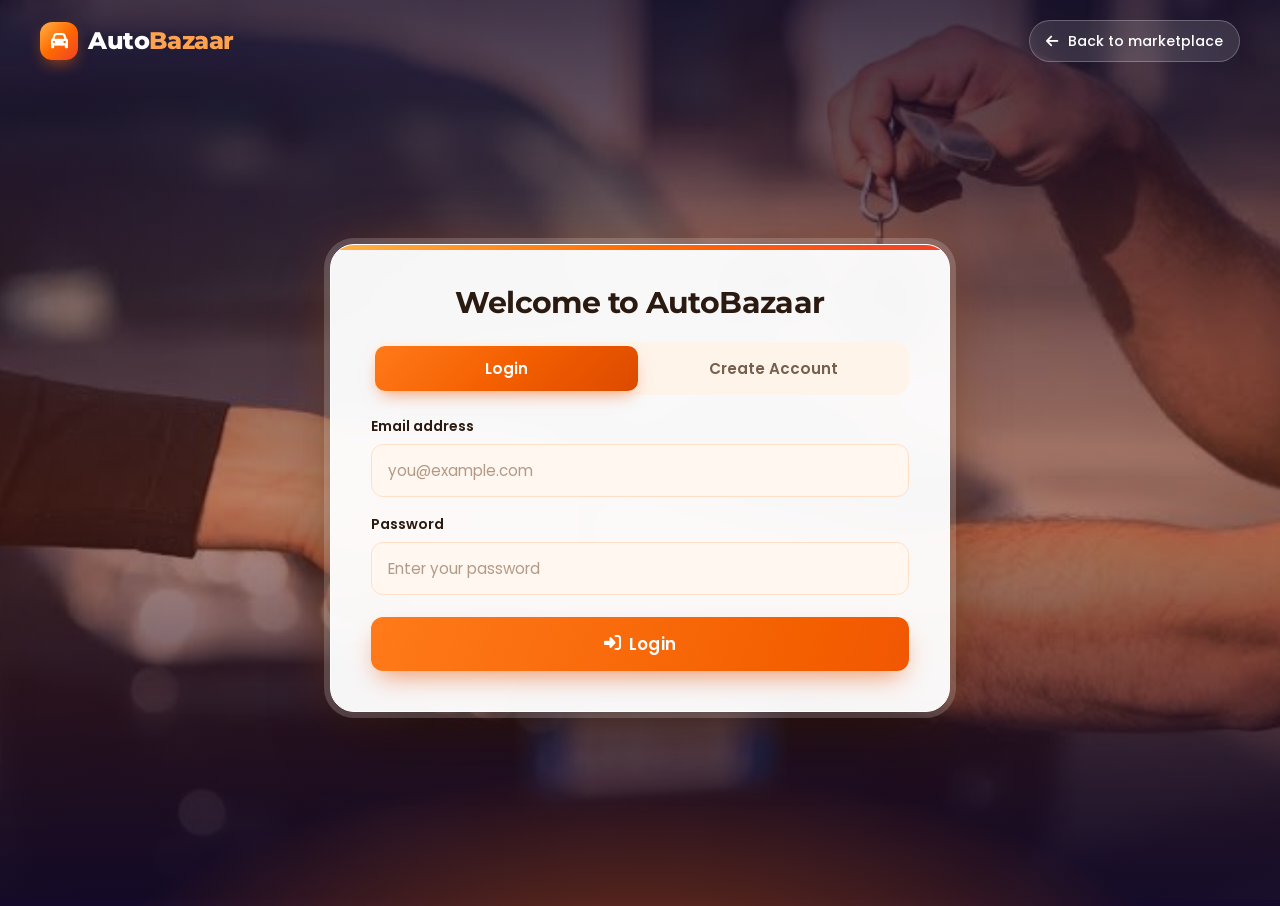
==== front-end/Pages/auth.html @ 2b42f601 "Initial Commit" ====
<!DOCTYPE html>
<html lang="en">
<head>
    <meta charset="UTF-8">
    <meta name="viewport" content="width=device-width, initial-scale=1.0">
    <title>Login or Create Account | AutoBazaar</title>
    <link rel="stylesheet" href="https://cdnjs.cloudflare.com/ajax/libs/font-awesome/6.4.0/css/all.min.css">
    <link href="https://fonts.googleapis.com/css2?family=Montserrat:wght@700;800;900&family=Poppins:wght@400;500;600;700&display=swap" rel="stylesheet">
    <link rel="stylesheet" href="../Styles/main.css">
    <link rel="stylesheet" href="../Styles/auth-page.css">
</head>
<body class="auth-page">
    <header class="auth-header">
        <a class="auth-brand" href="index.html">
            <i class="fas fa-car" aria-hidden="true"></i>
            <span>Auto<span>Bazaar</span></span>
        </a>
        <a class="auth-back" href="index.html">
            <i class="fas fa-arrow-left" aria-hidden="true"></i> Back to marketplace
        </a>
    </header>

    <main class="auth-layout">
        <section class="auth-card" aria-labelledby="authPageTitle">
            <div class="auth-card-heading">
                <h2 id="authPageTitle">Welcome to AutoBazaar</h2>
            </div>

            <div class="auth-feedback" id="authFeedback" role="status" aria-live="polite" hidden></div>
            <div class="auth-tabs" role="tablist" aria-label="Account options">
                <button class="auth-tab active" type="button" role="tab" aria-selected="true" data-tab="login">Login</button>
                <button class="auth-tab" type="button" role="tab" aria-selected="false" data-tab="register">Create Account</button>
            </div>

            <div class="auth-form active" id="loginForm">
                <form id="loginFormData">
                    <div class="form-group">
                        <label for="loginEmail">Email address</label>
                        <input type="email" name="email" id="loginEmail" placeholder="you@example.com" autocomplete="email" required>
                    </div>
                    <div class="form-group">
                        <label for="loginPassword">Password</label>
                        <input type="password" name="password" id="loginPassword" placeholder="Enter your password" autocomplete="current-password" required>
                    </div>
                    <button type="submit" class="btn btn-primary auth-submit">
                        <i class="fas fa-sign-in-alt" aria-hidden="true"></i> Login
                    </button>
                </form>
            </div>

            <div class="auth-form" id="registerForm">
                <form id="registerFormData">
                    <div class="form-row">
                        <div class="form-group">
                            <label for="registerName">Full name</label>
                            <input type="text" name="name" id="registerName" autocomplete="name" maxlength="50" required>
                        </div>
                        <div class="form-group">
                            <label for="registerEmail">Email address</label>
                            <input type="email" name="email" id="registerEmail" autocomplete="email" required>
                        </div>
                    </div>
                    <div class="form-row">
                        <div class="form-group">
                            <label for="registerPhone">Phone number</label>
                            <input type="tel" name="phone" id="registerPhone" inputmode="numeric" pattern="[0-9]{10}" maxlength="10" autocomplete="tel" required>
                        </div>
                        <div class="form-group">
                            <label for="registerCity">City</label>
                            <input type="text" name="city" id="registerCity" autocomplete="address-level2" required>
                        </div>
                    </div>
                    <div class="form-group">
                        <label for="registerAddress">Address</label>
                        <textarea name="address" id="registerAddress" rows="2" autocomplete="street-address" required></textarea>
                    </div>
                    <div class="form-group">
                        <label for="registerUserType">I want to</label>
                        <select name="userType" id="registerUserType" required>
                            <option value="">Choose one</option>
                            <option value="buy">Buy vehicles</option>
                            <option value="sell">Sell vehicles</option>
                            <option value="both">Buy and sell</option>
                        </select>
                    </div>
                    <div class="form-row">
                        <div class="form-group">
                            <label for="registerPassword">Password</label>
                            <input type="password" name="password" id="registerPassword" minlength="6" autocomplete="new-password" required>
                        </div>
                        <div class="form-group">
                            <label for="registerConfirmPassword">Confirm password</label>
                            <input type="password" name="confirmPassword" id="registerConfirmPassword" minlength="6" autocomplete="new-password" required>
                        </div>
                    </div>
                    <button type="submit" class="btn btn-primary auth-submit">
                        <i class="fas fa-user-plus" aria-hidden="true"></i> Create Account
                    </button>
                </form>
            </div>
        </section>
    </main>

    <script src="../Scripts/auth-api.js"></script>
    <script src="../Scripts/auth-page.js"></script>
</body>
</html>
---- front-end/Styles/main.css ----
/* ====== RESET & BASE ====== */
* {
    margin: 0;
    padding: 0;
    box-sizing: border-box;
}

:root {
    --primary: #ff6a00;
    --primary-dark: #e65100;
    --secondary: #2b1a10;
    --accent: #ffa24d;
    --success: #2ecc71;
    --danger: #e74c3c;
    --warning: #f39c12;
    --light: #f8f9fa;
    --dark: #121212;
    --gray: #8a7463;
    --light-gray: #ffe9d6;
    --font-primary: 'Poppins', sans-serif;
    --font-secondary: 'Montserrat', sans-serif;
    --shadow-sm: 0 2px 8px rgba(43, 26, 16,0.07);
    --shadow-md: 0 8px 24px rgba(43, 26, 16,0.12);
    --shadow-lg: 0 18px 40px rgba(43, 26, 16,0.16);
    --gradient-primary: linear-gradient(135deg, #ff7a1a 0%, #f45f00 50%, #dc4a00 100%);
    --gradient-dark: linear-gradient(135deg, #f46a0b 0%, #e65100 50%, #c43e00 100%);
    --radius-sm: 8px;
    --radius-md: 12px;
    --radius-lg: 16px;
    --radius-xl: 24px;
}

body {
    font-family: var(--font-primary);
    background: linear-gradient(135deg, #fff8eb 0%, #eef7ff 52%, #fff1f7 100%) fixed;
    color: var(--dark);
    line-height: 1.6;
    overflow-x: hidden;
}

.container {
    width: 100%;
    max-width: 1200px;
    margin: 0 auto;
    padding: 0 20px;
}

/* ====== TYPOGRAPHY ====== */
h1, h2, h3, h4, h5, h6 {
    font-family: var(--font-secondary);
    font-weight: 700;
    line-height: 1.2;
}

.section-title {
    font-size: 2.5rem;
    background: var(--gradient-primary);
    -webkit-background-clip: text;
    background-clip: text;
    color: transparent;
    margin-bottom: 1rem;
    position: relative;
    display: inline-block;
}

.section-title::after {
    content: '';
    position: absolute;
    bottom: -10px;
    left: 0;
    width: 60px;
    height: 4px;
    background: var(--primary);
    border-radius: 2px;
}

.section-subtitle {
    font-size: 1.1rem;
    color: var(--gray);
    margin-bottom: 3rem;
}

/* ====== BUTTONS ====== */
.btn {
    display: inline-flex;
    align-items: center;
    justify-content: center;
    gap: 8px;
    padding: 12px 28px;
    border-radius: var(--radius-md);
    font-family: var(--font-primary);
    font-weight: 600;
    font-size: 1rem;
    line-height: 1.2;
    min-height: 44px;
    text-decoration: none;
    cursor: pointer;
    transition: all 0.3s ease;
    border: none;
    outline: none;
}

.btn-primary {
    background: var(--gradient-primary);
    color: white;
    box-shadow: var(--shadow-md);
}

.btn-primary:hover {
    transform: translateY(-2px);
    box-shadow: var(--shadow-lg);
}

.btn-secondary {
    background: var(--secondary);
    color: white;
}

.btn-secondary:hover {
    background: #2a2a4a;
    transform: translateY(-2px);
}

.btn-outline {
    background: transparent;
    border: 2px solid var(--primary);
    color: var(--primary);
}

.btn-outline:hover {
    background: var(--primary);
    color: white;
}

.btn-lg {
    padding: 16px 36px;
    font-size: 1.1rem;
}

/* ====== NAVBAR ====== */
.navbar {
    position: fixed;
    top: 0;
    left: 0;
    width: 100%;
    z-index: 1000;
    padding: 14px clamp(10px, 2vw, 28px) 0;
    pointer-events: none;
    transition: padding 0.3s ease;
}

.navbar.scrolled {
    padding-top: 8px;
}

.nav-container {
    --nav-ink: #6b5545;
    position: relative;
    width: 100%;
    max-width: 1320px;
    margin: 0 auto;
    padding: 8px 10px 8px 14px;
    display: flex;
    justify-content: space-between;
    align-items: center;
    gap: clamp(0.5rem, 1.5vw, 1.25rem);
    pointer-events: auto;
    background: rgba(255, 255, 255, 0.72);
    -webkit-backdrop-filter: saturate(180%) blur(18px);
    backdrop-filter: saturate(180%) blur(18px);
    border: 1px solid rgba(255, 255, 255, 0.8);
    border-radius: 999px;
    box-shadow:
        0 0 0 1px rgba(43, 26, 16, 0.05),
        0 12px 32px -12px rgba(43, 26, 16, 0.22);
    transition: background 0.3s ease, box-shadow 0.3s ease;
}

.navbar.scrolled .nav-container {
    background: rgba(255, 255, 255, 0.9);
    box-shadow:
        0 0 0 1px rgba(43, 26, 16, 0.06),
        0 18px 40px -14px rgba(43, 26, 16, 0.3);
}

/* Scroll progress line along the bottom edge of the bar */
.nav-container::after {
    content: '';
    position: absolute;
    left: 28px;
    right: 28px;
    bottom: 0;
    height: 2px;
    border-radius: 2px;
    background: var(--gradient-primary);
    transform: scaleX(var(--scroll-progress, 0));
    transform-origin: left;
    opacity: 0.9;
    pointer-events: none;
}

/* Logo */
.logo {
    display: flex;
    align-items: center;
    gap: 10px;
    min-height: 44px;
    line-height: 1;
    text-decoration: none;
    flex: 0 0 auto;
}

.logo i {
    display: inline-flex;
    align-items: center;
    justify-content: center;
    flex: 0 0 38px;
    width: 38px;
    height: 38px;
    font-size: 1.05rem;
    line-height: 1;
    color: #fff;
    background: var(--gradient-primary);
    border-radius: 12px;
    box-shadow: 0 6px 16px -4px rgba(255, 106, 0, 0.55);
    transition: transform 0.3s ease;
}

.logo:hover i {
    transform: rotate(-8deg) scale(1.06);
}

.logo-text {
    font-family: var(--font-secondary);
    font-size: 1.45rem;
    font-weight: 800;
    letter-spacing: -0.02em;
    line-height: 1;
    color: var(--secondary);
}

.logo-highlight {
    color: var(--primary);
}

/* Menu */
.nav-menu {
    display: flex;
    align-items: center;
    margin: 0 auto;
    padding: 4px;
    gap: 2px;
    background: rgba(43, 26, 16, 0.045);
    border-radius: 999px;
}

.nav-link {
    position: relative;
    display: flex;
    align-items: center;
    gap: 8px;
    min-height: 40px;
    padding: 8px 16px;
    font-family: var(--font-primary);
    font-size: 0.88rem;
    font-weight: 500;
    line-height: 1;
    letter-spacing: 0.01em;
    white-space: nowrap;
    text-decoration: none;
    color: var(--nav-ink);
    border-radius: 999px;
    transition: background 0.25s ease, color 0.25s ease, box-shadow 0.25s ease;
}

.nav-link i {
    display: inline-flex;
    align-items: center;
    justify-content: center;
    width: 1.1em;
    font-size: 0.85em;
    line-height: 1;
    opacity: 0.7;
    transition: opacity 0.25s ease, transform 0.25s ease;
}

.nav-link:hover {
    color: var(--secondary);
    background: #fff;
    box-shadow: 0 2px 10px rgba(43, 26, 16, 0.08);
}

.nav-link:hover i {
    opacity: 1;
    transform: translateY(-1px);
}

.nav-link.active {
    color: #fff;
    background: var(--gradient-primary);
    box-shadow: 0 6px 16px -4px rgba(255, 106, 0, 0.55);
}

.nav-link.active i {
    opacity: 1;
}

/* Actions */
.nav-actions {
    display: flex;
    flex: 0 0 auto;
    align-items: center;
    gap: 8px;
}

.nav-actions .btn {
    min-width: 0;
    min-height: 42px;
    padding: 10px 20px;
    gap: 8px;
    border-radius: 999px;
    font-size: 0.88rem;
    font-weight: 600;
    line-height: 1;
    white-space: nowrap;
}

.nav-actions .btn[hidden] {
    display: none;
}

.nav-actions .btn i {
    display: inline-flex;
    align-items: center;
    justify-content: center;
    width: 1em;
    height: 1em;
    line-height: 1;
}

.nav-actions .btn-outline {
    color: var(--secondary);
    background: transparent;
    border: 1.5px solid rgba(43, 26, 16, 0.14);
}

.nav-actions .btn-outline:hover {
    color: var(--primary);
    background: rgba(255, 106, 0, 0.06);
    border-color: rgba(255, 106, 0, 0.45);
}

.nav-actions .btn-primary {
    box-shadow: 0 8px 20px -6px rgba(255, 106, 0, 0.6);
}

.nav-actions .btn-primary:hover {
    transform: translateY(-1px);
    box-shadow: 0 12px 24px -6px rgba(255, 106, 0, 0.7);
}

.menu-toggle {
    display: none;
    width: 42px;
    height: 42px;
    padding: 0;
    font-size: 1.1rem;
    color: var(--secondary);
    background: rgba(43, 26, 16, 0.06);
    border: none;
    border-radius: 50%;
    cursor: pointer;
    align-items: center;
    justify-content: center;
    transition: background 0.2s ease, color 0.2s ease;
}

.menu-toggle:hover {
    background: rgba(255, 106, 0, 0.1);
    color: var(--primary);
}

.nav-link:focus-visible,
.nav-actions .btn:focus-visible,
.menu-toggle:focus-visible,
.logo:focus-visible {
    outline: 2px solid var(--primary);
    outline-offset: 2px;
}

/* Tighten up before collapsing */
@media (max-width: 1360px) {
    .nav-link {
        padding: 8px 12px;
    }

    .nav-link i {
        display: none;
    }

    .nav-actions .btn {
        padding: 10px 16px;
    }
}

/* Collapsed (mobile / tablet) navigation */
@media (max-width: 1180px) {
    .nav-container {
        border-radius: 22px;
    }

    .nav-menu {
        position: absolute;
        top: calc(100% + 10px);
        left: 0;
        right: 0;
        margin: 0;
        padding: 10px;
        flex-direction: column;
        align-items: stretch;
        gap: 4px;
        background: rgba(255, 255, 255, 0.97);
        -webkit-backdrop-filter: blur(18px);
        backdrop-filter: blur(18px);
        border: 1px solid rgba(43, 26, 16, 0.06);
        border-radius: 20px;
        box-shadow: 0 24px 48px -16px rgba(43, 26, 16, 0.35);
        max-height: calc(100vh - 110px);
        overflow-y: auto;
        opacity: 0;
        visibility: hidden;
        pointer-events: none;
        transform: translateY(-8px) scale(0.98);
        transform-origin: top center;
        transition: opacity 0.25s ease, transform 0.25s ease, visibility 0s linear 0.25s;
    }

    .nav-menu.active {
        opacity: 1;
        visibility: visible;
        pointer-events: auto;
        transform: translateY(0) scale(1);
        transition: opacity 0.25s ease, transform 0.25s ease, visibility 0s;
    }

    .nav-menu .nav-link {
        width: 100%;
        min-height: 48px;
        padding: 12px 16px;
        font-size: 0.95rem;
        border-radius: 14px;
    }

    .nav-menu .nav-link i {
        display: inline-flex;
        font-size: 0.95em;
    }

    .nav-menu .nav-link:hover {
        background: #fff7f0;
        box-shadow: none;
    }

    .nav-menu .nav-link.active:hover {
        background: var(--gradient-primary);
    }

    .menu-toggle {
        display: flex;
    }

    .nav-container::after {
        left: 22px;
        right: 22px;
    }
}

@media (prefers-reduced-motion: reduce) {
    .navbar,
    .nav-container,
    .nav-link,
    .nav-menu,
    .logo i {
        transition: none;
    }
}

/* ====== HERO SECTION ====== */
.hero-section {
    position: relative;
    min-height: 650px;
    background:
        linear-gradient(180deg, rgba(30, 14, 6,0.72), rgba(30, 14, 6,0.55) 50%, rgba(30, 14, 6,0.88)),
        url('../Assets/Images/index.jpg') center / cover no-repeat,
        #1a1a2e;
    display: flex;
    align-items: center;
    justify-content: center;
    text-align: center;
    color: white;
}

.hero-content {
    position: relative;
    z-index: 2;
    max-width: 800px;
    padding: 0 20px;
}

.hero-title {
    font-size: 4rem;
    margin-bottom: 1rem;
    background: linear-gradient(to right, #ff4d00, #ffbf47, #00b4d8);
    -webkit-background-clip: text;
    background-clip: text;
    color: transparent;
    animation: gradient 3s ease infinite;
    background-size: 200% auto;
}

@keyframes gradient {
    0% { background-position: 0% 50%; }
    50% { background-position: 100% 50%; }
    100% { background-position: 0% 50%; }
}

.hero-subtitle {
    font-size: 1.3rem;
    margin-bottom: 2.5rem;
    opacity: 0.9;
}

.hero-search {
    background: white;
    border-radius: var(--radius-lg);
    padding: 1rem;
    margin: 2rem 0;
    box-shadow: var(--shadow-lg);
}

.search-container {
    display: grid;
    grid-template-columns: 2fr 1fr 1fr auto;
    gap: 1rem;
    align-items: center;
}

.search-input,
.search-select {
    padding: 15px 20px;
    border: none;
    border-radius: var(--radius-lg);
    background: var(--light);
    font-family: var(--font-primary);
    font-size: 1rem;
    outline: none;
    transition: all 0.3s ease;
}

.search-input:focus,
.search-select:focus {
    box-shadow: 0 0 0 3px rgba(8, 127, 140, 0.22);
}

.search-btn {
    display: inline-flex;
    align-items: center;
    justify-content: center;
    gap: 8px;
    background: var(--gradient-primary);
    color: white;
    border: none;
    padding: 15px 30px;
    min-height: 54px;
    border-radius: var(--radius-lg);
    font-weight: 600;
    cursor: pointer;
    transition: all 0.3s ease;
}

.search-btn:hover {
    transform: translateY(-2px);
    box-shadow: var(--shadow-md);
}

.hero-stats {
    display: flex;
    justify-content: center;
    gap: 3rem;
    margin-top: 3rem;
    flex-wrap: wrap;
}

.stat-item {
    text-align: center;
}

.stat-item h3 {
    font-size: 2.5rem;
    color: var(--primary);
    margin-bottom: 0.5rem;
}

.stat-item p {
    font-size: 0.9rem;
    opacity: 0.8;
}

/* ====== SECTIONS ====== */
.section {
    padding: 100px 0;
}

.featured-section {
    background: linear-gradient(135deg, #fff6e8 0%, #edf7ff 52%, #f8f0ff 100%);
    scroll-margin-top: 85px;
}

.section-header {
    text-align: center;
    margin-bottom: 3rem;
}

.section-controls {
    display: flex;
    justify-content: center;
    gap: 1rem;
    margin-top: 2rem;
}

.filter-btn {
    min-height: 44px;
    justify-content: center;
    line-height: 1.2;
    padding: 10px 24px;
    background: white;
    border: 2px solid var(--light-gray);
    border-radius: var(--radius-lg);
    font-family: var(--font-primary);
    font-weight: 500;
    cursor: pointer;
    transition: all 0.3s ease;
    display: flex;
    align-items: center;
    gap: 8px;
}

.filter-btn:hover,
.filter-btn.active {
    background: var(--primary);
    border-color: var(--primary);
    color: white;
}

/* ====== VEHICLE CARDS ====== */
.vehicles-grid {
    position: relative;
    overflow: visible;
    margin: 3rem 0;
}

.carousel-container {
    display: grid;
    grid-template-columns: repeat(auto-fit, minmax(min(100%, 340px), 1fr));
    align-items: stretch;
    gap: 1.75rem;
}

.vehicle-card {
    min-width: 0;
    display: flex;
    flex-direction: column;
    background: white;
    border: 1px solid rgba(43, 26, 16, 0.08);
    border-radius: 18px;
    overflow: hidden;
    box-shadow: var(--shadow-md);
    transition: transform 0.25s ease, box-shadow 0.25s ease, border-color 0.25s ease;
    position: relative;
    flex-shrink: 1;
}

.carousel-nav {
    display: none;
}

.carousel-btn {
    background: var(--primary);
    color: white;
    border: none;
    width: 50px;
    height: 50px;
    border-radius: 50%;
    cursor: pointer;
    font-size: 1.2rem;
    transition: all 0.3s ease;
}

.carousel-btn:hover {
    background: var(--primary-dark);
    transform: scale(1.1);
}

.carousel-btn:disabled {
    background: var(--gray);
    cursor: not-allowed;
    transform: none;
}

.vehicle-card {
    background: white;
    border-radius: 18px;
    overflow: hidden;
    box-shadow: var(--shadow-md);
    transition: transform 0.25s ease, box-shadow 0.25s ease, border-color 0.25s ease;
    position: relative;
}

.vehicle-card:hover {
    transform: translateY(-5px);
    box-shadow: var(--shadow-lg);
    border-color: rgba(255, 106, 0, 0.35);
}

.vehicle-badge {
    position: absolute;
    top: 15px;
    right: 15px;
    background: var(--primary);
    color: white;
    padding: 5px 15px;
    border-radius: 20px;
    font-size: 0.8rem;
    font-weight: 600;
    z-index: 1;
}

.vehicle-image {
    aspect-ratio: 4 / 3;
    min-height: 240px;
    overflow: hidden;
    display: flex;
    align-items: center;
    justify-content: center;
    padding: 12px;
    background: linear-gradient(135deg, #fff7f0, #eef7ff);
}

.vehicle-image img {
    display: block;
    width: 100%;
    height: 100%;
    object-fit: contain;
    transition: transform 0.35s ease;
}

.vehicle-card[data-type="car"] .vehicle-image {
    padding: 0;
}

.vehicle-card[data-type="car"] .vehicle-image img {
    object-fit: cover;
}

.vehicle-card:hover .vehicle-image img {
    transform: scale(1.035);
}

.vehicle-info {
    display: flex;
    flex: 1;
    flex-direction: column;
    padding: 1.25rem;
}

.vehicle-title {
    font-size: 1.35rem;
    margin-bottom: 0.5rem;
    color: var(--secondary);
}

.vehicle-price {
    font-size: 1.6rem;
    font-weight: 700;
    color: var(--primary);
    min-height: 1.8em;
    margin-bottom: 0.75rem;
}

.vehicle-details {
    display: grid;
    grid-template-columns: repeat(2, minmax(0, 1fr));
    align-content: start;
    min-height: 76px;
    gap: 0.6rem;
    margin-bottom: 1.25rem;
}

.empty-state {
    grid-column: 1 / -1;
    padding: 2rem;
    text-align: center;
    color: var(--gray);
    background: white;
    border-radius: var(--radius-md);
}

.detail-item {
    display: flex;
    align-items: center;
    min-width: 0;
    gap: 7px;
    color: var(--gray);
    font-size: 0.82rem;
}

.detail-item i {
    flex: 0 0 16px;
    color: var(--primary);
    text-align: center;
}

.detail-item span {
    overflow: hidden;
    text-overflow: ellipsis;
    white-space: nowrap;
}

.vehicle-actions {
    display: grid;
    grid-template-columns: repeat(2, minmax(0, 1fr));
    gap: 0.6rem;
    margin-top: auto;
}

.vehicle-actions .btn {
    width: 100%;
    min-width: 0;
    min-height: 60px;
    flex-direction: column;
    gap: 4px;
    padding: 8px 6px;
    font-size: 0.8rem;
    line-height: 1.2;
    white-space: normal;
}

/* ====== STEPS SECTION ====== */
.steps-section {
    background: var(--gradient-dark);
    color: white;
    position: relative;
    overflow: hidden;
}

.steps-container {
    display: grid;
    grid-template-columns: repeat(auto-fit, minmax(250px, 1fr));
    gap: 2rem;
    position: relative;
    z-index: 1;
}

.step-card {
    text-align: center;
    padding: 2rem;
    background: rgba(255, 255, 255, 0.1);
    backdrop-filter: blur(10px);
    border-radius: var(--radius-lg);
    border: 1px solid rgba(255, 255, 255, 0.2);
    transition: all 0.3s ease;
}

.step-card:hover {
    transform: translateY(-10px);
    background: rgba(255, 255, 255, 0.15);
}

.step-icon {
    position: relative;
    width: 80px;
    height: 80px;
    margin: 0 auto 1.5rem;
    background: rgba(255, 106, 0, 0.16);
    border-radius: 50%;
    display: flex;
    align-items: center;
    justify-content: center;
}

.step-icon i {
    font-size: 2rem;
    color: var(--primary);
}

.step-number {
    position: absolute;
    top: -10px;
    right: -10px;
    width: 30px;
    height: 30px;
    background: var(--primary);
    color: white;
    border-radius: 50%;
    display: flex;
    align-items: center;
    justify-content: center;
    font-weight: 700;
}

/* ====== SELL SECTION ====== */
.sell-banner {
    display: grid;
    grid-template-columns: 1fr 1fr;
    gap: 4rem;
    align-items: center;
    background: white;
    border-radius: var(--radius-xl);
    overflow: hidden;
    box-shadow: var(--shadow-lg);
}

.sell-content {
    padding: 3rem;
}

.sell-content h2 {
    font-size: 2.5rem;
    margin-bottom: 1.5rem;
    color: var(--secondary);
}

.sell-features {
    list-style: none;
    margin: 2rem 0;
}

.sell-features li {
    display: flex;
    align-items: center;
    gap: 10px;
    margin-bottom: 1rem;
    color: var(--gray);
}

.sell-features i {
    color: var(--success);
}

.sell-image {
    display: block;
    width: 100%;
    height: 500px;
    object-fit: cover;
}

/* ====== TESTIMONIALS ====== */
.testimonials-container {
    display: grid;
    grid-template-columns: repeat(auto-fit, minmax(300px, 1fr));
    gap: 2rem;
}

.testimonial-card {
    position: relative;
    background: white;
    padding: 2rem;
    border-radius: var(--radius-lg);
    box-shadow: var(--shadow-md);
    transition: all 0.3s ease;
}

.testimonial-card:hover {
    transform: translateY(-5px);
    box-shadow: var(--shadow-lg);
}

.testimonial-rating {
    color: #ffc107;
    margin-bottom: 1rem;
}

.feedback-remove {
    position: absolute;
    top: 0.75rem;
    right: 0.75rem;
    display: none;
    width: 2rem;
    height: 2rem;
    align-items: center;
    justify-content: center;
    padding: 0;
    border: 0;
    border-radius: 50%;
    background: var(--primary);
    color: white;
    cursor: pointer;
}

.feedback-remove:hover {
    color: var(--secondary);
}

.user-feedback {
    position: relative;
}

.feedback-delete-mode .testimonial-card .feedback-remove {
    display: flex;
}

.testimonial-author {
    display: flex;
    align-items: center;
    gap: 1rem;
    margin-top: 1.5rem;
}

.testimonial-author img {
    width: 50px;
    height: 50px;
    border-radius: 50%;
    object-fit: cover;
}

.feedback-panel {
    margin-top: 3rem;
    padding: 2rem;
    background: white;
    border-radius: var(--radius-lg);
    box-shadow: var(--shadow-md);
}

.feedback-panel-heading {
    display: flex;
    flex-wrap: wrap;
    align-items: center;
    justify-content: space-between;
    gap: 1rem;
}

.feedback-panel h3 {
    margin-bottom: 1.5rem;
    color: var(--secondary);
}

.feedback-mode-toggle {
    margin-bottom: 1.5rem;
}

.feedback-panel h3 i {
    color: var(--primary);
    margin-right: 0.5rem;
}

.feedback-panel form > .form-group > label {
    display: block;
    margin-bottom: 0.5rem;
    color: var(--secondary);
    font-weight: 500;
}

.feedback-rating {
    border: 0;
    margin: 0 0 1rem;
    padding: 0;
}

.feedback-rating legend {
    margin-bottom: 0.5rem;
    color: var(--secondary);
    font-weight: 500;
}

.rating-stars {
    display: flex;
    flex-direction: row-reverse;
    justify-content: flex-end;
    width: max-content;
}

.rating-stars input {
    position: absolute;
    width: 1px;
    height: 1px;
    opacity: 0;
    pointer-events: none;
}

.rating-stars label {
    padding: 0.15rem;
    color: #b8c0cc;
    cursor: pointer;
    font-size: 1.6rem;
}

.rating-stars input:checked ~ label,
.rating-stars label:hover,
.rating-stars label:hover ~ label {
    color: #ffc107;
}

.rating-stars input:focus-visible + label {
    outline: 2px solid var(--primary);
    outline-offset: 2px;
}

.feedback-avatar {
    display: flex;
    width: 50px;
    height: 50px;
    align-items: center;
    justify-content: center;
    border-radius: 50%;
    background: var(--primary);
    color: white;
    font-weight: 700;
}

/* ====== CONTACT SECTION ====== */
.contact-section {
    background: var(--gradient-dark);
    color: white;
}

.contact-container {
    display: grid;
    grid-template-columns: 1fr 1fr;
    gap: 4rem;
}

.contact-info {
    display: flex;
    flex-direction: column;
    gap: 2rem;
}

.contact-item {
    display: flex;
    align-items: flex-start;
    gap: 1.5rem;
}

.contact-item i {
    font-size: 1.5rem;
    color: var(--primary);
    margin-top: 5px;
}

.contact-form {
    background: rgba(255, 255, 255, 0.1);
    backdrop-filter: blur(10px);
    padding: 3rem;
    border-radius: var(--radius-xl);
    border: 1px solid rgba(255, 255, 255, 0.2);
}

.form-group {
    margin-bottom: 1rem;
}

.form-group input,
.form-group select,
.form-group textarea {
    width: 100%;
    padding: 12px 16px;
    background: rgba(255, 255, 255, 0.9);
    border: none;
    border-radius: var(--radius-md);
    font-family: var(--font-primary);
    font-size: 0.95rem;
    outline: none;
    transition: all 0.3s ease;
}

.form-group input:focus,
.form-group select:focus,
.form-group textarea:focus {
    box-shadow: 0 0 0 3px rgba(255, 106, 0, 0.3);
}

/* ====== FOOTER ====== */
.footer {
    background: var(--secondary);
    color: white;
    padding: 60px 0 20px;
}

.footer-content {
    display: grid;
    grid-template-columns: repeat(auto-fit, minmax(250px, 1fr));
    gap: 3rem;
    margin-bottom: 3rem;
}

.footer-section h3 {
    margin-bottom: 1.5rem;
    color: white;
    font-size: 1.3rem;
}

.footer-section ul {
    list-style: none;
}

.footer-section ul li {
    margin-bottom: 0.8rem;
}

.footer-section ul li a {
    color: #b3b3b3;
    text-decoration: none;
    transition: color 0.3s ease;
}

.footer-section ul li a:hover {
    color: var(--primary);
}

.social-links {
    display: flex;
    gap: 1rem;
    margin-top: 1.5rem;
}

.social-links a {
    display: flex;
    align-items: center;
    justify-content: center;
    width: 40px;
    height: 40px;
    background: rgba(255, 255, 255, 0.1);
    border-radius: 50%;
    color: white;
    text-decoration: none;
    transition: all 0.3s ease;
}

.social-links a:hover {
    background: var(--primary);
    transform: translateY(-3px);
}

.footer-bottom {
    padding-top: 2rem;
    border-top: 1px solid rgba(255, 255, 255, 0.1);
    display: flex;
    justify-content: space-between;
    align-items: center;
    flex-wrap: wrap;
    gap: 1rem;
}

.payment-methods-footer {
    display: flex;
    gap: 1rem;
    font-size: 1.5rem;
}

/* ====== MODAL ====== */
.modal {
    display: none;
    position: fixed;
    top: 0;
    left: 0;
    width: 100%;
    height: 100%;
    background: rgba(0, 0, 0, 0.8);
    z-index: 2000;
    backdrop-filter: blur(5px);
}

.modal-content {
    position: relative;
    background: white;
    margin: 2% auto;
    width: 90%;
    max-width: 450px;
    border-radius: var(--radius-xl);
    animation: modalSlide 0.3s ease;
    max-height: 90vh;
    overflow-y: auto;
}

@keyframes modalSlide {
    from {
        opacity: 0;
        transform: translateY(-50px);
    }
    to {
        opacity: 1;
        transform: translateY(0);
    }
}

.close-modal {
    position: absolute;
    right: 20px;
    top: 20px;
    font-size: 1.5rem;
    cursor: pointer;
    color: var(--gray);
    transition: color 0.3s ease;
}

.close-modal:hover {
    color: var(--danger);
}

.modal-body {
    padding: 2rem;
}

/* ====== AUTH FORMS ====== */
.auth-feedback,
.auth-notice {
    padding: 0.85rem 1rem;
    border: 1px solid #c9dff3;
    border-radius: var(--radius-sm);
    background: #eef7ff;
    color: var(--secondary);
    font-size: 0.92rem;
}

.auth-feedback {
    margin-bottom: 1.25rem;
}

.auth-feedback[hidden],
.auth-notice[hidden] {
    display: none;
}

.auth-feedback.error,
.auth-notice.error {
    border-color: #f3c3ba;
    background: #fff0ee;
    color: #8a1f12;
}

.auth-feedback.success,
.auth-notice.success {
    border-color: #b8dfc1;
    background: #eef9f0;
    color: #23613a;
}

.auth-notice {
    position: fixed;
    top: 96px;
    right: 24px;
    z-index: 2100;
    max-width: min(420px, calc(100vw - 48px));
    box-shadow: var(--shadow-lg);
}

.auth-form button:disabled {
    cursor: wait;
    opacity: 0.7;
}

.auth-tabs {
    display: flex;
    margin-bottom: 2rem;
    border-bottom: 2px solid var(--light-gray);
}

.auth-tab {
    flex: 1;
    padding: 1rem;
    background: none;
    border: none;
    font-family: var(--font-primary);
    font-size: 1.1rem;
    font-weight: 600;
    color: var(--gray);
    cursor: pointer;
    transition: all 0.3s ease;
    position: relative;
}

.auth-tab.active {
    color: var(--primary);
}

.auth-tab.active::after {
    content: '';
    position: absolute;
    bottom: -2px;
    left: 0;
    width: 100%;
    height: 2px;
    background: var(--primary);
}

.auth-form {
    display: none;
}

.auth-form.active {
    display: block;
}

.form-header {
    text-align: center;
    margin-bottom: 2rem;
}

.form-row {
    display: grid;
    grid-template-columns: 1fr 1fr;
    gap: 1rem;
}

/* ====== BUY PAGE ====== */
.buy-page {
    margin-top: 100px;
    min-height: calc(100vh - 180px);
}

.page-header {
    padding: 4rem 0;
    background: var(--gradient-dark);
    color: white;
    text-align: center;
}

.page-header h1 {
    font-size: 3rem;
    margin-bottom: 1rem;
}

/* ====== SELL PAGE ====== */
.sell-form-container {
    max-width: 800px;
    margin: 100px auto 50px;
    padding: 2rem;
}

.sell-form {
    background: white;
    border-radius: var(--radius-xl);
    padding: 3rem;
    box-shadow: var(--shadow-lg);
}

.sell-form h2 {
    text-align: center;
    margin-bottom: 2rem;
    color: var(--secondary);
}

/* ====== UI REFRESH ====== */
::selection { background: rgba(255, 106, 0, 0.2); }
html { scroll-padding-top: 90px; }

body {
    background:
        radial-gradient(900px 500px at 6% -4%, rgba(255, 106, 0, 0.08), transparent 60%),
        radial-gradient(800px 500px at 96% 8%, rgba(0, 180, 216, 0.08), transparent 60%),
        #fbf9f6;
    background-attachment: fixed;
    color: #1d1d2b;
}

@keyframes fadeUp {
    from { opacity: 0; transform: translateY(14px); }
    to { opacity: 1; transform: translateY(0); }
}

/* Typography */
.section-title { letter-spacing: -0.02em; margin-bottom: 1.25rem; }
.section-title::after { left: 50%; transform: translateX(-50%); width: 56px; }
.section-subtitle { max-width: 680px; margin: 0.75rem auto 2.5rem; text-align: center; }

/* Buttons */
.btn { border-radius: 14px; letter-spacing: 0.01em; }
.btn-primary { box-shadow: 0 10px 24px -8px rgba(255, 106, 0, 0.6); }
.btn-primary:hover { box-shadow: 0 14px 28px -8px rgba(255, 106, 0, 0.7); }
.btn-outline { border-width: 1.5px; }
.btn-secondary { box-shadow: 0 10px 24px -10px rgba(43, 26, 16, 0.6); }

/* Hero */
.hero-section { padding: 140px 0 90px; }
.hero-title { font-size: clamp(2.5rem, 6vw, 4.5rem); letter-spacing: -0.03em; }
.hero-subtitle { font-size: clamp(1.05rem, 2vw, 1.3rem); color: rgba(255, 255, 255, 0.85); opacity: 1; }
.hero-search {
    padding: 0.75rem;
    border-radius: 22px;
    background: rgba(255, 255, 255, 0.96);
    border: 1px solid rgba(255, 255, 255, 0.6);
    box-shadow: 0 30px 60px -20px rgba(0, 0, 0, 0.55);
}
.search-container { gap: 0.6rem; }
.search-input, .search-select {
    padding: 14px 18px;
    border-radius: 14px;
    background: #fff4ea;
    color: var(--secondary);
}
.search-input:focus, .search-select:focus { background: #fff; box-shadow: 0 0 0 3px rgba(255, 106, 0, 0.25); }
.search-btn { border-radius: 14px; box-shadow: 0 10px 22px -8px rgba(255, 106, 0, 0.65); }
.hero-stats { gap: 1rem; margin-top: 2.5rem; }
.stat-item {
    flex: 0 1 190px;
    padding: 1rem 1.25rem;
    background: rgba(255, 255, 255, 0.08);
    border: 1px solid rgba(255, 255, 255, 0.16);
    border-radius: 18px;
    -webkit-backdrop-filter: blur(10px);
    backdrop-filter: blur(10px);
    transition: transform 0.25s ease, background 0.25s ease;
}
.stat-item:hover { transform: translateY(-3px); background: rgba(255, 255, 255, 0.14); }
.stat-item h3 { font-size: 1.35rem; color: #ffe9d6; margin-bottom: 0.2rem; }

/* Vehicles */
.featured-section { background: linear-gradient(180deg, #ffffff 0%, #fbf3ec 100%); }
.section-controls {
    width: fit-content;
    margin: 2rem auto 0;
    padding: 5px;
    gap: 4px;
    background: #fff;
    border-radius: 999px;
    box-shadow: var(--shadow-sm), 0 0 0 1px rgba(43, 26, 16, 0.05);
}
.filter-btn {
    min-height: 40px;
    padding: 8px 22px;
    border: none;
    border-radius: 999px;
    background: transparent;
    color: #755f4e;
}
.filter-btn:hover { background: rgba(255, 106, 0, 0.08); color: var(--primary); border-color: transparent; }
.filter-btn.active, .filter-btn.active:hover {
    background: var(--gradient-primary);
    color: #fff;
    box-shadow: 0 6px 16px -4px rgba(255, 106, 0, 0.55);
}
.vehicle-card {
    border-radius: 20px;
    border: 1px solid rgba(43, 26, 16, 0.06);
    box-shadow: var(--shadow-sm);
    animation: fadeUp 0.5s ease both;
}
.vehicle-card:hover { transform: translateY(-6px); box-shadow: 0 24px 48px -18px rgba(43, 26, 16, 0.3); }
.vehicle-badge {
    top: 14px;
    right: auto;
    left: 14px;
    padding: 5px 12px;
    background: rgba(43, 26, 16, 0.78);
    -webkit-backdrop-filter: blur(8px);
    backdrop-filter: blur(8px);
    letter-spacing: 0.02em;
}
.vehicle-image { background: linear-gradient(135deg, #fff7f0, #eef7ff); }
.vehicle-info { padding: 1.35rem; }
.vehicle-title { font-size: 1.2rem; letter-spacing: -0.01em; }
.vehicle-price { font-family: var(--font-secondary); font-size: 1.5rem; }
.detail-item {
    padding: 6px 10px;
    background: #fff4ea;
    border-radius: 10px;
    color: #755f4e;
}
.vehicle-actions .btn { min-height: 56px; border-radius: 12px; }
.empty-state { border: 1.5px dashed rgba(43, 26, 16, 0.15); background: rgba(255, 255, 255, 0.7); border-radius: 20px; }

/* How it works + contact (dark sections) */
.steps-section, .contact-section {
    background:
        radial-gradient(600px 320px at 12% 0%, rgba(255, 106, 0, 0.25), transparent 60%),
        radial-gradient(600px 320px at 92% 100%, rgba(0, 180, 216, 0.2), transparent 60%),
        var(--gradient-dark);
}
.steps-section .section-subtitle, .contact-section .section-subtitle { color: rgba(255, 255, 255, 0.7); }
.step-card {
    padding: 2.25rem 1.75rem;
    background: rgba(255, 255, 255, 0.06);
    border: 1px solid rgba(255, 255, 255, 0.12);
    border-radius: 22px;
}
.step-card:hover { transform: translateY(-8px); background: rgba(255, 255, 255, 0.1); border-color: rgba(255, 154, 60, 0.4); }
.step-card h3 { font-size: 1.15rem; margin-bottom: 0.5rem; }
.step-card p { color: rgba(255, 255, 255, 0.7); font-size: 0.95rem; }
.step-icon { background: rgba(255, 106, 0, 0.14); box-shadow: 0 0 0 8px rgba(255, 106, 0, 0.06); }
.step-number { background: var(--gradient-primary); box-shadow: 0 6px 14px -4px rgba(255, 106, 0, 0.7); }

/* Sell */
.sell-banner { gap: 0; border-radius: 28px; border: 1px solid rgba(43, 26, 16, 0.06); box-shadow: 0 30px 60px -28px rgba(43, 26, 16, 0.35); }
.sell-content { padding: clamp(2rem, 5vw, 3.5rem); }
.sell-content h2 { font-size: clamp(1.8rem, 3.5vw, 2.5rem); letter-spacing: -0.02em; }
.sell-features li { color: #6b5545; font-weight: 500; }
.sell-features i { color: var(--success); font-size: 1.1rem; }
.sell-image { height: 100%; min-height: 460px; }

/* Testimonials + feedback */
.testimonial-card {
    border: 1px solid rgba(43, 26, 16, 0.06);
    border-radius: 22px;
    box-shadow: var(--shadow-sm);
    overflow: hidden;
}
.testimonial-card::before {
    content: '\201C';
    position: absolute;
    top: 0.4rem;
    right: 1.25rem;
    font-family: var(--font-secondary);
    font-size: 5.5rem;
    line-height: 1;
    color: rgba(255, 106, 0, 0.12);
    pointer-events: none;
}
.testimonial-card p { color: #3a2616; }
.testimonial-author h4 { font-size: 1rem; }
.testimonial-author span { color: var(--gray); font-size: 0.85rem; }
.feedback-remove { z-index: 1; }
.feedback-panel { padding: 2.25rem; border-radius: 24px; border: 1px solid rgba(43, 26, 16, 0.06); box-shadow: var(--shadow-md); }

/* Forms */
.form-group input, .form-group select, .form-group textarea {
    padding: 13px 16px;
    background: #fff4ea;
    color: var(--secondary);
    border: 1.5px solid #ffe9d6;
    border-radius: 12px;
}
.form-group input::placeholder, .form-group textarea::placeholder { color: #a8927f; }
.form-group input:focus, .form-group select:focus, .form-group textarea:focus {
    background: #fff;
    border-color: var(--primary);
    box-shadow: 0 0 0 3px rgba(255, 106, 0, 0.18);
}
.contact-form .form-group input, .contact-form .form-group select, .contact-form .form-group textarea {
    background: rgba(255, 255, 255, 0.08);
    color: #fff;
    border-color: rgba(255, 255, 255, 0.16);
}
.contact-form .form-group input::placeholder, .contact-form .form-group textarea::placeholder { color: rgba(255, 255, 255, 0.55); }
.contact-form .form-group input:focus, .contact-form .form-group select:focus, .contact-form .form-group textarea:focus {
    background: rgba(255, 255, 255, 0.14);
    border-color: rgba(255, 154, 60, 0.7);
}
.contact-form select option { color: var(--secondary); }

/* Contact */
.contact-form { padding: clamp(1.5rem, 4vw, 2.5rem); border-radius: 28px; }
.contact-item i {
    flex: 0 0 48px;
    display: flex;
    align-items: center;
    justify-content: center;
    width: 48px;
    height: 48px;
    margin-top: 0;
    font-size: 1.1rem;
    background: rgba(255, 106, 0, 0.15);
    border-radius: 14px;
}
.contact-item h3 { font-size: 1.1rem; margin-bottom: 0.25rem; }
.contact-item p { color: rgba(255, 255, 255, 0.7); }

/* Footer */
.footer { background: #12121f; }
.footer .logo-text { color: #fff; }
.footer p { color: rgba(255, 255, 255, 0.65); }
.footer-section h3 { font-size: 1.05rem; }
.social-links a { border-radius: 12px; }
.payment-methods-footer { color: rgba(255, 255, 255, 0.55); }

/* Modals */
.modal { background: rgba(30, 14, 6, 0.65); -webkit-backdrop-filter: blur(8px); backdrop-filter: blur(8px); }
.modal-content { margin: 4vh auto; border-radius: 28px; box-shadow: 0 40px 80px -20px rgba(0, 0, 0, 0.5); }
.modal-body { padding: 2.25rem; }
.close-modal {
    right: 16px;
    top: 16px;
    z-index: 2;
    display: flex;
    align-items: center;
    justify-content: center;
    width: 36px;
    height: 36px;
    font-size: 1.4rem;
    line-height: 1;
    background: rgba(43, 26, 16, 0.06);
    border-radius: 50%;
}
.close-modal:hover { background: rgba(231, 76, 60, 0.12); }
.auth-tabs { padding: 4px; gap: 4px; background: #fff4ea; border-bottom: none; border-radius: 14px; }
.auth-tab { padding: 0.7rem; font-size: 1rem; border-radius: 10px; }
.auth-tab.active { background: #fff; box-shadow: var(--shadow-sm); }
.auth-tab.active::after { display: none; }
.form-header h3 { color: var(--secondary); margin-bottom: 0.25rem; }
.form-header p { color: var(--gray); }
.auth-notice { border-radius: 14px; }

/* Scrollbar */
html { scrollbar-color: rgba(43, 26, 16, 0.3) transparent; }
::-webkit-scrollbar { width: 10px; height: 10px; }
::-webkit-scrollbar-thumb { background: rgba(43, 26, 16, 0.25); border-radius: 10px; border: 2px solid transparent; background-clip: padding-box; }
::-webkit-scrollbar-thumb:hover { background: rgba(255, 106, 0, 0.6); background-clip: padding-box; border: 2px solid transparent; }

@media (max-width: 992px) {
    .sell-image { min-height: 0; height: 300px; }
}

@media (max-width: 768px) {
    .section { padding: 72px 0; }
    .hero-section { padding: 120px 0 64px; }
    .stat-item { flex: 1 1 140px; }
    .feedback-panel, .modal-body { padding: 1.5rem; }
}

@media (prefers-reduced-motion: reduce) {
    .vehicle-card { animation: none; }
}

/* ====== THEME: ORANGE + WHITE ====== */
/* Orange is the primary color, white is the supporting surface, warm charcoal is used for text */
body {
    background:
        radial-gradient(900px 520px at 6% -5%, rgba(255, 138, 40, 0.14), transparent 60%),
        radial-gradient(800px 520px at 98% 6%, rgba(255, 190, 130, 0.16), transparent 60%),
        linear-gradient(180deg, #ffffff 0%, #fff8f1 50%, #ffffff 100%);
    background-attachment: fixed;
    color: var(--secondary);
}

/* Titles */
.section-title {
    background: none;
    -webkit-background-clip: initial;
    background-clip: initial;
    color: var(--secondary);
}
.section-title::after { background: linear-gradient(90deg, #f45f00, #ffb06b); }
.steps-section .section-title, .contact-section .section-title { color: #fff; }
.steps-section .section-title::after, .contact-section .section-title::after { background: #fff; }
.btn-secondary { background: #2b1a10; }
.btn-secondary:hover { background: #4a2c18; }

/* Hero */
.hero-section {
    background:
        linear-gradient(180deg, rgba(30, 14, 6, 0.7), rgba(120, 45, 0, 0.45) 55%, rgba(30, 14, 6, 0.86)),
        url('../Assets/Images/index.jpg') center / cover no-repeat,
        #c43e00;
}
.hero-title {
    background: none;
    -webkit-background-clip: initial;
    background-clip: initial;
    color: #fff;
    animation: none;
    text-shadow: 0 4px 30px rgba(0, 0, 0, 0.35);
}
.stat-item h3 { color: #ffd2a6; }

/* Vehicles */
.featured-section { background: linear-gradient(180deg, #ffffff 0%, #fff1e3 100%); }
.vehicle-image { background: linear-gradient(135deg, #fff7f0, #ffe9d6); }
.vehicle-badge { color: #fff; -webkit-backdrop-filter: none; backdrop-filter: none; }
.vehicle-card[data-type="car"] .vehicle-badge { background: #2b1a10; }
.vehicle-card[data-type="bike"] .vehicle-badge { background: var(--gradient-primary); }
.vehicle-card:hover { border-color: rgba(255, 106, 0, 0.35); }
.vehicle-price {
    background: none;
    -webkit-background-clip: initial;
    background-clip: initial;
    color: #e65100;
}
.detail-item { background: #fff4ea; }
.detail-item i { color: var(--primary); }

/* Orange sections (How it works + Contact) with white text */
.steps-section, .contact-section {
    background:
        radial-gradient(600px 320px at 12% 0%, rgba(255, 255, 255, 0.22), transparent 60%),
        radial-gradient(600px 320px at 92% 100%, rgba(120, 35, 0, 0.35), transparent 60%),
        var(--gradient-dark);
}
.steps-section .section-subtitle, .contact-section .section-subtitle { color: rgba(255, 255, 255, 0.88); }
.step-card { --sa: #fff; background: rgba(255, 255, 255, 0.14); border-color: rgba(255, 255, 255, 0.28); }
.step-card:hover { background: rgba(255, 255, 255, 0.22); border-color: rgba(255, 255, 255, 0.6); }
.step-card p { color: rgba(255, 255, 255, 0.9); }
.step-icon { background: rgba(255, 255, 255, 0.2); box-shadow: 0 0 0 8px rgba(255, 255, 255, 0.08); }
.step-icon i { color: #fff; }
.step-number { background: #fff; color: #e65100; box-shadow: 0 6px 14px -4px rgba(0, 0, 0, 0.25); }
.contact-item i { background: rgba(255, 255, 255, 0.2); color: #fff; }
.contact-item p { color: rgba(255, 255, 255, 0.9); }
.contact-form { background: rgba(255, 255, 255, 0.14); border-color: rgba(255, 255, 255, 0.3); }
.contact-form .form-group input, .contact-form .form-group select, .contact-form .form-group textarea {
    background: rgba(255, 255, 255, 0.18);
    border-color: rgba(255, 255, 255, 0.4);
}
.contact-form .form-group input::placeholder, .contact-form .form-group textarea::placeholder { color: rgba(255, 255, 255, 0.78); }
.contact-form .form-group input:focus, .contact-form .form-group select:focus, .contact-form .form-group textarea:focus {
    background: rgba(255, 255, 255, 0.28);
    border-color: #fff;
    box-shadow: 0 0 0 3px rgba(255, 255, 255, 0.25);
}
.contact-form .btn-primary { background: #fff; color: #e65100; box-shadow: 0 10px 24px -8px rgba(0, 0, 0, 0.35); }
.contact-form .btn-primary:hover { background: #fff7f0; }

/* Sell, nav, footer */
.sell-content { background: linear-gradient(135deg, #ffffff 0%, #fff7f0 100%); }
.sell-features i { color: var(--primary); }
.testimonial-card::before { color: rgba(255, 106, 0, 0.16); }
.nav-menu .nav-link:hover { background: #fff4ea; }
.footer { background: #231309; }
.footer .logo-highlight, .footer-section ul li a:hover { color: #ffa24d; }

/* Scroll reveal */
.reveal { opacity: 0; }
.reveal.in-view { opacity: 1; animation: fadeUp 0.6s ease backwards; animation-delay: var(--d, 0ms); }

/* Toasts */
.toast-stack {
    position: fixed;
    left: 50%;
    bottom: 24px;
    z-index: 3000;
    display: flex;
    flex-direction: column;
    align-items: center;
    gap: 10px;
    width: min(440px, calc(100vw - 32px));
    transform: translateX(-50%);
    pointer-events: none;
}
.toast {
    --tc: var(--primary);
    display: flex;
    align-items: flex-start;
    gap: 12px;
    width: 100%;
    padding: 14px 16px;
    background: #fff;
    color: var(--secondary);
    font-size: 0.92rem;
    border-radius: 14px;
    border-left: 4px solid var(--tc);
    box-shadow: 0 18px 40px -12px rgba(43, 26, 16, 0.4);
    pointer-events: auto;
    animation: fadeUp 0.3s ease both;
}
.toast i { margin-top: 2px; color: var(--tc); }
.toast.success { --tc: #12b886; }
.toast.error { --tc: #e5484d; }
.toast.leaving { opacity: 0; transform: translateY(8px); transition: opacity 0.3s ease, transform 0.3s ease; }

/* Back to top */
.back-to-top {
    position: fixed;
    right: 24px;
    bottom: 24px;
    z-index: 900;
    width: 46px;
    height: 46px;
    display: flex;
    align-items: center;
    justify-content: center;
    color: #fff;
    background: var(--gradient-primary);
    border: none;
    border-radius: 50%;
    cursor: pointer;
    box-shadow: 0 12px 24px -8px rgba(230, 81, 0, 0.6);
    opacity: 0;
    visibility: hidden;
    transform: translateY(12px);
    transition: opacity 0.25s ease, transform 0.25s ease, visibility 0s linear 0.25s;
}
.back-to-top.visible { opacity: 1; visibility: visible; transform: none; transition: opacity 0.25s ease, transform 0.25s ease; }
.back-to-top:hover { transform: translateY(-3px); }

@media (prefers-reduced-motion: reduce) {
    .reveal { opacity: 1; }
    .reveal.in-view { animation: none; }
}

/* ====== COLOR GRADING SYSTEM ====== */
/* Orange stays primary. Supporting grades: ember red, gold, midnight indigo, ocean blue, fresh green */
:root {
    --grad-sunset: linear-gradient(135deg, #ffb347 0%, #ff6a00 50%, #f0412a 100%);
    --grad-ember: linear-gradient(135deg, #f77a14 0%, #e8530a 45%, #c9301f 100%);
    --grad-gold: linear-gradient(135deg, #ffe29a 0%, #ffb347 100%);
    --grad-midnight: linear-gradient(135deg, #1b1038 0%, #3a1c5c 50%, #a23a1e 100%);
    --grad-ocean: linear-gradient(135deg, #1e3a8a 0%, #3b6fd4 100%);
    --grad-fresh: linear-gradient(135deg, #0ca678 0%, #38d9a9 100%);
}

body {
    background:
        radial-gradient(900px 520px at 6% -5%, rgba(255, 138, 40, 0.14), transparent 60%),
        radial-gradient(800px 520px at 98% 6%, rgba(240, 65, 42, 0.07), transparent 60%),
        radial-gradient(800px 600px at 0% 100%, rgba(59, 111, 212, 0.07), transparent 60%),
        linear-gradient(180deg, #ffffff 0%, #fff8f1 50%, #ffffff 100%);
    background-attachment: fixed;
}

/* Buttons: gradient slides on hover */
.btn-primary, .search-btn {
    background-image: linear-gradient(110deg, #ff7a1a 0%, #f45f00 45%, #e8390f 100%);
    background-size: 180% 100%;
    background-position: 0% 50%;
    transition: background-position 0.45s ease, transform 0.3s ease, box-shadow 0.3s ease;
}
.btn-primary:hover, .search-btn:hover { background-position: 100% 50%; }
.btn-secondary { background: linear-gradient(135deg, #1b1038, #3a1c5c); }
.btn-secondary:hover { background: linear-gradient(135deg, #2a1857, #55287f); }
.back-to-top { background: var(--grad-sunset); }
.logo i { background: var(--grad-sunset); }
.nav-container::after { background: linear-gradient(90deg, #ffb347, #ff6a00, #f0412a); }
.section-title::after { background: var(--grad-sunset); }

/* Hero: midnight to ember with a sunset glow at the horizon */
.hero-section {
    background:
        radial-gradient(900px 420px at 50% 112%, rgba(255, 106, 0, 0.5), transparent 65%),
        linear-gradient(180deg, rgba(20, 10, 40, 0.78) 0%, rgba(110, 40, 25, 0.42) 55%, rgba(20, 10, 40, 0.9) 100%),
        url('../Assets/Images/index.jpg') center / cover no-repeat,
        #1b1038;
}
.hero-title {
    background: linear-gradient(180deg, #ffffff 35%, #ffd9b3 100%);
    -webkit-background-clip: text;
    background-clip: text;
    color: transparent;
    text-shadow: none;
    filter: drop-shadow(0 4px 24px rgba(0, 0, 0, 0.35));
}
.stat-item h3 { color: #ffc27a; }

/* Vehicles */
.featured-section { background: linear-gradient(180deg, #ffffff 0%, #fff1e3 55%, #ffe6d0 100%); }
.vehicle-card[data-type="car"] .vehicle-badge { background: var(--grad-ocean); }
.vehicle-card[data-type="bike"] .vehicle-badge { background: var(--grad-sunset); }
.vehicle-card::after {
    content: '';
    position: absolute;
    left: 0;
    right: 0;
    bottom: 0;
    height: 3px;
    background: var(--grad-sunset);
    transform: scaleX(0);
    transform-origin: left;
    transition: transform 0.4s ease;
}
.vehicle-card:hover::after { transform: scaleX(1); }
.vehicle-price {
    background: linear-gradient(90deg, #ff6a00, #e8390f);
    -webkit-background-clip: text;
    background-clip: text;
    color: transparent;
}
.detail-item:nth-child(1) i { color: #3b6fd4; }
.detail-item:nth-child(2) i { color: #ff6a00; }
.detail-item:nth-child(3) i { color: #e8a000; }
.detail-item:nth-child(4) i { color: #0ca678; }

/* How it works: orange to ember */
.steps-section {
    background:
        radial-gradient(600px 320px at 12% 0%, rgba(255, 226, 154, 0.35), transparent 60%),
        radial-gradient(600px 320px at 92% 100%, rgba(120, 20, 20, 0.35), transparent 60%),
        var(--grad-ember);
}
.step-number { background: var(--grad-gold); color: #8a3200; }

/* Contact: midnight to ember for contrast */
.contact-section {
    background:
        radial-gradient(600px 340px at 10% 0%, rgba(255, 106, 0, 0.3), transparent 60%),
        radial-gradient(600px 340px at 95% 100%, rgba(59, 111, 212, 0.25), transparent 60%),
        var(--grad-midnight);
}
.contact-item i { background: var(--grad-sunset); color: #fff; }
.contact-form .btn-primary { background: var(--grad-sunset); color: #fff; box-shadow: 0 10px 24px -8px rgba(240, 65, 42, 0.6); }
.contact-form .btn-primary:hover { background: var(--grad-sunset); }

/* Sell, testimonials, feedback */
.sell-content { background: linear-gradient(135deg, #ffffff 0%, #fff1e3 100%); }
.testimonial-card:nth-child(1) .testimonial-author > div:first-child { background: var(--grad-sunset) !important; }
.testimonial-card:nth-child(2) .testimonial-author > div:first-child { background: var(--grad-ocean) !important; }
.testimonial-card:nth-child(3) .testimonial-author > div:first-child { background: var(--grad-fresh) !important; }
.feedback-avatar { background: var(--grad-sunset); }

/* Footer: midnight, matches contact */
.footer { background: linear-gradient(180deg, #24103f 0%, #120824 100%); }

/* Toasts: blue info, green success, coral error */
.toast { --tc: #3b6fd4; }
.toast.success { --tc: #0ca678; }
.toast.error { --tc: #f0412a; }

@media (prefers-reduced-motion: reduce) {
    .btn-primary, .search-btn, .vehicle-card::after { transition: none; }
}

/* ====== RESPONSIVE ====== */
@media (max-width: 992px) {
    .hero-title {
        font-size: 3rem;
    }

    .search-container {
        grid-template-columns: 1fr;
    }

    .sell-banner,
    .contact-container {
        grid-template-columns: 1fr;
    }
}

@media (max-width: 768px) {
    .hero-title {
        font-size: 2.5rem;
    }

    .section-title {
        font-size: 2rem;
    }

    .hero-stats {
        gap: 1.5rem;
    }

    .stat-item h3 {
        font-size: 2rem;
    }

    .form-row {
        grid-template-columns: 1fr;
    }
}

@media (max-width: 576px) {
    .container {
        padding: 0 15px;
    }

    .hero-title {
        font-size: 2rem;
    }

    .hero-subtitle {
        font-size: 1.1rem;
    }

    .logo-text {
        font-size: 1.2rem;
    }

    .nav-container {
        gap: 0.5rem;
    }

    .nav-actions {
        gap: 0.35rem;
    }

    .nav-actions .btn {
        width: 40px;
        min-width: 40px;
        height: 40px;
        padding: 8px;
        font-size: 0;
    }

    .auth-notice {
        top: 84px;
        right: 15px;
        left: 15px;
        max-width: none;
    }

    .nav-actions .btn i {
        font-size: 1rem;
    }

    .menu-toggle {
        width: 40px;
        height: 40px;
        padding: 0;
    }

    .btn {
        padding: 10px 20px;
    }

    .modal-content {
        width: 95%;
        margin: 5% auto;
        max-width: 350px;
    }

    .modal-body {
        padding: 1.5rem;
    }
}

/* ====== UTILITY CLASSES ====== */
.text-center {
    text-align: center;
}

.mt-1 { margin-top: 1rem; }
.mt-2 { margin-top: 2rem; }
.mt-3 { margin-top: 3rem; }
.mb-1 { margin-bottom: 1rem; }
.mb-2 { margin-bottom: 2rem; }
.mb-3 { margin-bottom: 3rem; }

/* Feedback form */
.feedback-panel {
    position: relative;
    isolation: isolate;
    overflow: hidden;
    margin-top: clamp(2rem, 4vw, 3rem);
    padding: clamp(1.5rem, 4vw, 3rem);
    background: linear-gradient(135deg, #fff 0%, #fff8f1 58%, #fff 100%);
    border: 1px solid rgba(230, 81, 0, 0.14);
    border-radius: 28px;
    box-shadow: 0 24px 60px -38px rgba(58, 38, 22, 0.55), 0 8px 26px rgba(58, 38, 22, 0.06);
}

.feedback-panel::before {
    position: absolute;
    z-index: -1;
    top: -150px;
    right: -100px;
    width: 360px;
    height: 360px;
    border-radius: 50%;
    background: radial-gradient(circle, rgba(255, 138, 40, 0.13), transparent 70%);
    content: "";
    pointer-events: none;
}

.feedback-panel-heading {
    display: flex;
    align-items: center;
    justify-content: space-between;
    gap: 1.25rem;
    margin-bottom: 1.75rem;
    padding-bottom: 1.5rem;
    border-bottom: 1px solid rgba(58, 38, 22, 0.09);
}

.feedback-heading-copy {
    display: grid;
    gap: 0.45rem;
}

.feedback-panel .feedback-heading-copy h3 {
    display: flex;
    align-items: center;
    gap: 0.8rem;
    margin: 0;
    color: var(--secondary);
    font-size: clamp(1.2rem, 2.2vw, 1.55rem);
    letter-spacing: -0.02em;
}

.feedback-panel .feedback-heading-copy h3 i {
    display: inline-flex;
    width: 46px;
    height: 46px;
    align-items: center;
    justify-content: center;
    margin: 0;
    border-radius: 14px;
    background: var(--gradient-primary);
    box-shadow: 0 8px 18px rgba(255, 77, 0, 0.2);
    color: white;
    font-size: 1.15rem;
}

.feedback-panel-intro {
    margin: 0;
    padding-left: 58px;
    color: #78695e;
    font-size: 0.92rem;
}

.feedback-panel .feedback-mode-toggle {
    min-height: 42px;
    margin: 0;
    padding: 9px 14px;
    border: 1px solid rgba(230, 81, 0, 0.2);
    border-radius: 12px;
    background: rgba(255, 255, 255, 0.8);
    box-shadow: 0 4px 12px rgba(58, 38, 22, 0.04);
    color: #91420f;
    font-size: 0.88rem;
}

.feedback-panel .feedback-mode-toggle:hover {
    border-color: rgba(230, 81, 0, 0.35);
    background: #fff1e8;
    color: var(--primary-dark);
}

.feedback-panel form {
    display: grid;
    grid-template-columns: minmax(0, 0.85fr) minmax(0, 1.15fr);
    align-items: start;
    gap: 1.25rem 1.5rem;
}

.feedback-panel form > .form-group {
    min-width: 0;
    margin: 0;
}

.feedback-panel form > .feedback-message-group {
    grid-column: 1 / -1;
}

.feedback-panel form > .form-group > label,
.feedback-panel .feedback-rating legend {
    margin-bottom: 0.6rem;
    color: #433326;
    font-size: 0.9rem;
    font-weight: 600;
}

.feedback-panel .form-group input,
.feedback-panel .form-group textarea {
    width: 100%;
    border: 1px solid #eadfd5;
    border-radius: 13px;
    background: rgba(255, 255, 255, 0.92);
    color: var(--secondary);
    transition: border-color 0.2s ease, box-shadow 0.2s ease, background 0.2s ease;
}

.feedback-panel .form-group input {
    min-height: 50px;
}

.feedback-panel .form-group textarea {
    min-height: 140px;
    resize: vertical;
    line-height: 1.6;
}

.feedback-panel .form-group input:focus,
.feedback-panel .form-group textarea:focus {
    border-color: var(--primary);
    background: white;
    box-shadow: 0 0 0 4px rgba(255, 77, 0, 0.12);
    outline: none;
}

.feedback-panel .feedback-rating {
    min-width: 0;
    min-height: 100%;
    margin: 0;
    padding: 0.85rem 1rem 0.75rem;
    border: 1px solid #eadfd5;
    border-radius: 14px;
    background: rgba(255, 255, 255, 0.72);
}

.feedback-panel .feedback-rating legend {
    padding: 0 0.3rem;
}

.feedback-panel .rating-stars {
    gap: 0.2rem;
}

.feedback-panel .rating-stars label {
    display: inline-flex;
    width: 38px;
    height: 38px;
    align-items: center;
    justify-content: center;
    padding: 0;
    border-radius: 10px;
    color: #c9c1b9;
    font-size: 1.35rem;
    transition: color 0.15s ease, background 0.15s ease, transform 0.15s ease;
}

.feedback-panel .rating-stars input:checked ~ label,
.feedback-panel .rating-stars label:hover,
.feedback-panel .rating-stars label:hover ~ label {
    background: #fff4db;
    color: #f2a900;
}

.feedback-panel .rating-stars label:hover {
    transform: translateY(-2px);
}

.feedback-panel .rating-stars input:focus-visible + label {
    outline: 2px solid var(--primary);
    outline-offset: 2px;
}

.feedback-panel form > button[type="submit"] {
    min-width: 190px;
    min-height: 48px;
    justify-self: start;
    border-radius: 12px;
}

.feedback-panel .feedback-status {
    align-self: center;
    margin: 0;
    color: #794122;
    font-size: 0.9rem;
}

.feedback-panel .feedback-status:empty {
    display: none;
}

@media (max-width: 768px) {
    .feedback-panel-heading {
        align-items: flex-start;
    }

    .feedback-panel form {
        grid-template-columns: 1fr;
    }

    .feedback-panel form > .feedback-message-group,
    .feedback-panel form > button[type="submit"],
    .feedback-panel .feedback-status {
        grid-column: 1;
    }
}

@media (max-width: 576px) {
    .feedback-panel {
        padding: 1.25rem;
        border-radius: 22px;
    }

    .feedback-panel-heading {
        flex-direction: column;
        align-items: stretch;
        gap: 1rem;
    }

    .feedback-panel-intro {
        padding-left: 0;
    }

    .feedback-panel .feedback-mode-toggle,
    .feedback-panel form > button[type="submit"] {
        width: 100%;
    }
}

/* Modal surfaces and form controls */
.modal-content {
    overflow: hidden auto;
    border: 1px solid rgba(255, 255, 255, 0.75);
    background: #fff;
    box-shadow: 0 32px 90px -24px rgba(20, 15, 12, 0.55), 0 12px 30px rgba(20, 15, 12, 0.12);
}

.modal-body {
    padding: clamp(1.5rem, 4vw, 2.75rem);
    background:
        radial-gradient(520px 260px at 100% 0%, rgba(255, 138, 40, 0.12), transparent 68%),
        linear-gradient(155deg, #fff 0%, #fffaf5 100%);
}

.modal-body .form-header {
    margin-bottom: 1.5rem;
    text-align: left;
}

.modal-body .form-header h3 {
    margin-bottom: 0.4rem;
    color: var(--secondary);
    font-size: 1.55rem;
    letter-spacing: -0.02em;
}

.modal-body .form-header p {
    color: #78695e;
}

.modal-body .auth-tabs {
    gap: 0.35rem;
    margin-bottom: 1.5rem;
    padding: 0.35rem;
    border: 1px solid #f1e4d8;
    border-radius: 14px;
    background: #fff3e8;
}

.modal-body .auth-tab {
    min-height: 44px;
    padding: 0.65rem 0.85rem;
    border-radius: 10px;
    color: #78695e;
    font-size: 0.95rem;
    transition: color 0.2s ease, background 0.2s ease, box-shadow 0.2s ease;
}

.modal-body .auth-tab.active {
    background: white;
    box-shadow: 0 3px 10px rgba(58, 38, 22, 0.08);
    color: var(--primary-dark);
}

.modal-body .form-row {
    gap: 0.85rem;
}

.modal-body .form-group {
    margin-bottom: 0.9rem;
}

.modal-body .form-group input,
.modal-body .form-group select,
.modal-body .form-group textarea {
    min-height: 48px;
    padding: 0.8rem 0.95rem;
    border: 1px solid #eadfd5;
    border-radius: 12px;
    background: rgba(255, 255, 255, 0.9);
    color: var(--secondary);
    font-size: 0.94rem;
    transition: border-color 0.2s ease, box-shadow 0.2s ease, background 0.2s ease;
}

.modal-body .form-group textarea {
    min-height: 90px;
    resize: vertical;
}

.modal-body .form-group input:focus,
.modal-body .form-group select:focus,
.modal-body .form-group textarea:focus {
    border-color: var(--primary);
    background: white;
    box-shadow: 0 0 0 4px rgba(255, 77, 0, 0.12);
    outline: none;
}

.modal-body .auth-form button[type="submit"],
.modal-body form > button[type="submit"] {
    min-height: 50px;
    border-radius: 12px;
}

.modal-body #uploadZone {
    border-radius: 16px !important;
    background: rgba(255, 255, 255, 0.75);
    transition: background 0.2s ease, border-color 0.2s ease, transform 0.2s ease;
}

.modal-body #uploadZone:hover {
    background: white !important;
    transform: translateY(-2px);
}

.modal-body #photoPreview img {
    border: 2px solid white;
    border-radius: 12px;
    box-shadow: 0 5px 16px rgba(58, 38, 22, 0.12);
}

.close-modal {
    width: 40px;
    height: 40px;
    border: 1px solid rgba(58, 38, 22, 0.08);
    background: rgba(255, 255, 255, 0.85);
    color: #66594f;
    line-height: 1;
    transition: color 0.2s ease, background 0.2s ease, transform 0.2s ease;
}

.close-modal:hover {
    background: #fff0ed;
    color: var(--danger);
    transform: rotate(90deg);
}

@media (max-width: 576px) {
    .modal-body {
        padding: 1.25rem;
    }

    .modal-body .form-row {
        grid-template-columns: 1fr;
        gap: 0;
    }

    .close-modal {
        top: 10px;
        right: 10px;
        width: 36px;
        height: 36px;
    }
}
---- front-end/Styles/auth-page.css ----
/* ====== AUTH PAGE: ORANGE GRADING + BIKE BACKGROUND ====== */
/* Relies on the tokens in main.css (--grad-sunset, --gradient-primary, ...) */

.auth-page {
    min-height: 100vh;
    color: #fff;
    background:
        radial-gradient(520px 380px at 50% 45%, rgba(255, 255, 255, 0.2), transparent 70%),
        radial-gradient(900px 420px at 50% 115%, rgba(255, 106, 0, 0.55), transparent 65%),
        linear-gradient(180deg, rgba(20, 10, 40, 0.8) 0%, rgba(110, 40, 25, 0.5) 55%, rgba(20, 10, 40, 0.92) 100%),
        url('../Assets/Images/sellimage.jpg') center / cover no-repeat fixed,
        #1b1038;
}

/* Header */
.auth-header {
    display: flex;
    width: min(100% - 3rem, 1200px);
    align-items: center;
    justify-content: space-between;
    margin: 0 auto;
    padding: 1.25rem 0;
}

.auth-brand {
    display: inline-flex;
    align-items: center;
    gap: 0.65rem;
    color: #fff;
    font-family: var(--font-secondary);
    font-size: 1.5rem;
    font-weight: 800;
    letter-spacing: -0.02em;
    text-decoration: none;
}

.auth-brand > i {
    display: inline-flex;
    align-items: center;
    justify-content: center;
    width: 38px;
    height: 38px;
    font-size: 1.05rem;
    color: #fff;
    background: var(--grad-sunset);
    border-radius: 12px;
    box-shadow: 0 6px 16px -4px rgba(255, 106, 0, 0.6);
}

.auth-brand span span { color: #ffa24d; }

.auth-back {
    padding: 0.55rem 1rem;
    color: #fff;
    font-size: 0.88rem;
    font-weight: 500;
    text-decoration: none;
    background: rgba(255, 255, 255, 0.12);
    border: 1px solid rgba(255, 255, 255, 0.25);
    border-radius: 999px;
    -webkit-backdrop-filter: blur(10px);
    backdrop-filter: blur(10px);
    transition: background 0.25s ease, border-color 0.25s ease;
}

.auth-back:hover {
    background: var(--gradient-primary);
    border-color: transparent;
}

.auth-back i { margin-right: 0.4rem; }

/* Layout */
.auth-layout {
    display: grid;
    width: min(100% - 2rem, 640px);
    min-height: calc(100vh - 76px);
    align-items: center;
    justify-items: center;
    margin: 0 auto;
    padding: 0 0 2rem;
}

/* Card */
.auth-card {
    position: relative;
    justify-self: center;
    width: 100%;
    max-width: 620px;
    padding: 2.5rem;
    overflow: hidden;
    color: var(--secondary);
    background: rgba(255, 255, 255, 0.96);
    border: 1px solid #fff;
    border-radius: 24px;
    box-shadow: 0 0 0 6px rgba(255, 255, 255, 0.18), 0 30px 70px -20px rgba(0, 0, 0, 0.65), 0 0 60px -10px rgba(255, 106, 0, 0.35);
    -webkit-backdrop-filter: blur(14px);
    backdrop-filter: blur(14px);
    transition: max-width 0.3s ease, padding 0.3s ease;
}

.auth-card::before {
    content: '';
    position: absolute;
    top: 0;
    left: 0;
    right: 0;
    height: 5px;
    background: var(--grad-sunset);
}

.auth-card.register-mode {
    max-width: 620px;
    padding: 2.5rem;
}

.auth-card-heading {
    margin-bottom: 1.25rem;
    text-align: center;
}

.auth-card-heading h2 {
    color: var(--secondary);
    font-size: 1.9rem;
    letter-spacing: -0.02em;
}

/* Tabs */
.auth-card .auth-tabs {
    margin-bottom: 1.25rem;
    padding: 4px;
    gap: 4px;
    background: #fff4ea;
    border: none;
    border-radius: 14px;
}

.auth-card .auth-tab {
    padding: 0.7rem 0.5rem;
    color: #755f4e;
    font-size: 0.95rem;
    border-radius: 10px;
}

.auth-card .auth-tab:hover { color: var(--primary-dark); }

.auth-card .auth-tab.active {
    color: #fff;
    background: var(--gradient-primary);
    box-shadow: 0 8px 18px -6px rgba(230, 81, 0, 0.55);
}

.auth-card .auth-tab.active::after { display: none; }

/* Fields */
.auth-card .form-group label {
    display: block;
    margin-bottom: 0.4rem;
    color: var(--secondary);
    font-size: 0.88rem;
    font-weight: 600;
}

.auth-card .form-group input,
.auth-card .form-group select,
.auth-card .form-group textarea {
    background: #fff7f0;
    color: var(--secondary);
    border: 1.5px solid #ffe0c7;
    border-radius: 12px;
}

.auth-card .form-group input,
.auth-card .form-group select,
.auth-card .form-group textarea {
    min-height: 52px;
    padding: 14px 16px;
}

.auth-card .form-group input::placeholder,
.auth-card .form-group textarea::placeholder { color: #b39a86; }

.auth-card .form-group input:focus,
.auth-card .form-group select:focus,
.auth-card .form-group textarea:focus {
    background: #fff;
    border-color: var(--primary);
    box-shadow: 0 0 0 3px rgba(255, 106, 0, 0.2);
}

/* Submit */
.auth-submit {
    width: 100%;
    min-height: 54px;
    font-size: 1.05rem;
    justify-content: center;
    margin-top: 0.35rem;
    border-radius: 12px;
    box-shadow: 0 12px 26px -8px rgba(230, 81, 0, 0.6);
}



/* Responsive */
@media (max-width: 768px) {
    .auth-page { background-attachment: scroll; }
}

@media (max-width: 576px) {
    .auth-header { width: calc(100% - 2rem); }
    .auth-brand { font-size: 1.3rem; }
    .auth-back { font-size: 0.8rem; padding: 0.45rem 0.85rem; }

    .auth-card,
    .auth-card.register-mode { padding: 1.5rem; }

    .auth-card-heading h2 { font-size: 1.35rem; }
    .auth-card .form-row { grid-template-columns: 1fr; gap: 0; }
}

@media (prefers-reduced-motion: reduce) {
    .auth-card, .auth-back { transition: none; }
}
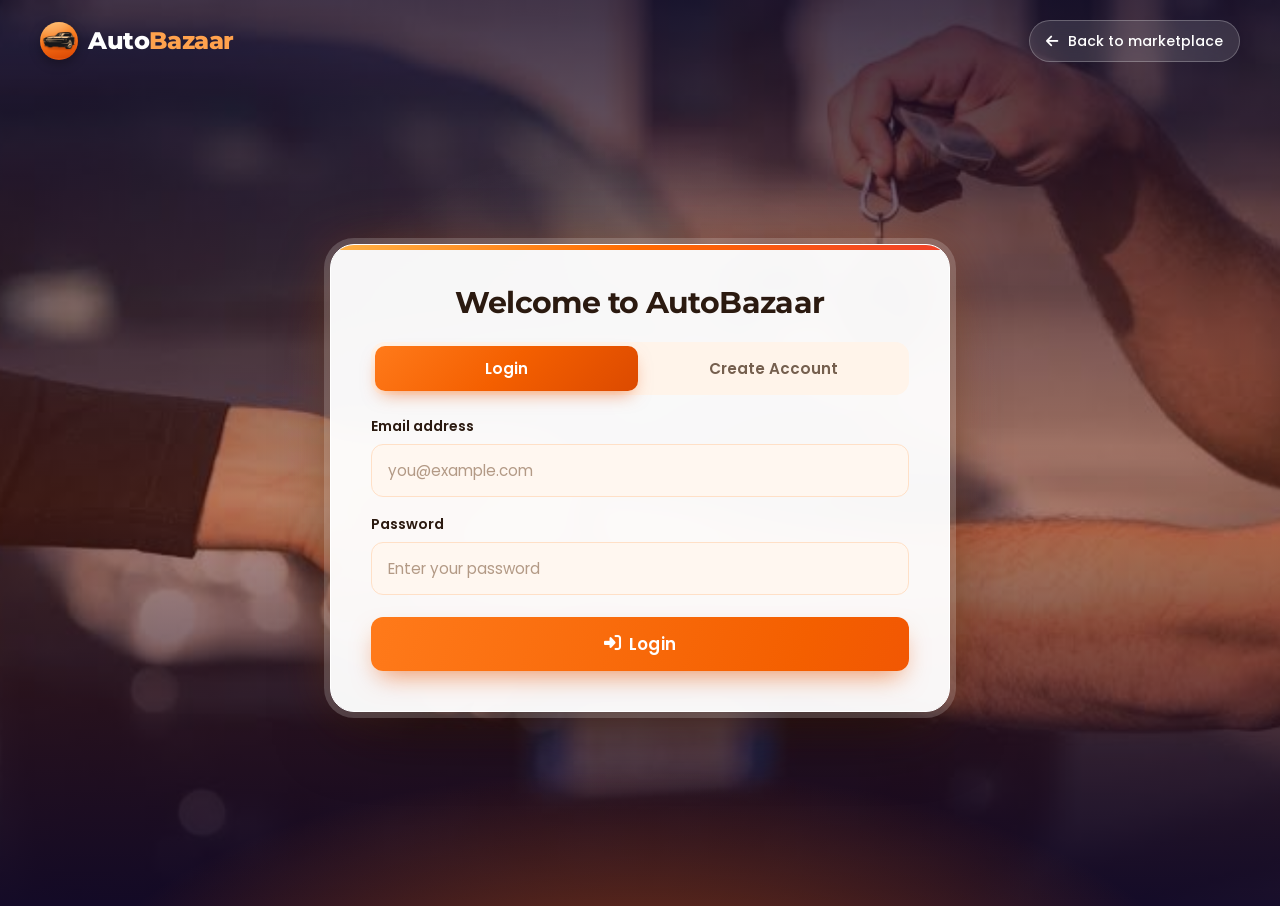
==== commit 7c566774: "style the favicon" ====
--- a/front-end/Pages/auth.html
+++ b/front-end/Pages/auth.html
@@ -4,6 +4,7 @@
     <meta charset="UTF-8">
     <meta name="viewport" content="width=device-width, initial-scale=1.0">
     <title>Login or Create Account | AutoBazaar</title>
+    <link rel="icon" type="image/png" href="../Assets/Images/Icon.png">
     <link rel="stylesheet" href="https://cdnjs.cloudflare.com/ajax/libs/font-awesome/6.4.0/css/all.min.css">
     <link href="https://fonts.googleapis.com/css2?family=Montserrat:wght@700;800;900&family=Poppins:wght@400;500;600;700&display=swap" rel="stylesheet">
     <link rel="stylesheet" href="../Styles/main.css">
@@ -12,7 +13,7 @@
 <body class="auth-page">
     <header class="auth-header">
         <a class="auth-brand" href="index.html">
-            <i class="fas fa-car" aria-hidden="true"></i>
+            <img class="auth-brand-icon" src="../Assets/Images/Icon.png" alt="">
             <span>Auto<span>Bazaar</span></span>
         </a>
         <a class="auth-back" href="index.html">
--- a/front-end/Styles/main.css
+++ b/front-end/Styles/main.css
@@ -210,24 +210,19 @@
     flex: 0 0 auto;
 }
 
-.logo i {
-    display: inline-flex;
-    align-items: center;
-    justify-content: center;
+.logo-icon {
+    display: block;
     flex: 0 0 38px;
     width: 38px;
     height: 38px;
-    font-size: 1.05rem;
-    line-height: 1;
-    color: #fff;
-    background: var(--gradient-primary);
-    border-radius: 12px;
-    box-shadow: 0 6px 16px -4px rgba(255, 106, 0, 0.55);
+    object-fit: cover;
+    border-radius: 50%;
+    box-shadow: 0 4px 12px rgba(35, 19, 9, 0.25);
     transition: transform 0.3s ease;
 }
 
-.logo:hover i {
-    transform: rotate(-8deg) scale(1.06);
+.logo:hover .logo-icon {
+    transform: scale(1.06);
 }
 
 .logo-text {
@@ -480,7 +475,7 @@
     .nav-container,
     .nav-link,
     .nav-menu,
-    .logo i {
+    .logo-icon {
         transition: none;
     }
 }
@@ -1915,7 +1910,6 @@
 .btn-secondary { background: linear-gradient(135deg, #1b1038, #3a1c5c); }
 .btn-secondary:hover { background: linear-gradient(135deg, #2a1857, #55287f); }
 .back-to-top { background: var(--grad-sunset); }
-.logo i { background: var(--grad-sunset); }
 .nav-container::after { background: linear-gradient(90deg, #ffb347, #ff6a00, #f0412a); }
 .section-title::after { background: var(--grad-sunset); }
 
@@ -2000,8 +1994,51 @@
 .toast.success { --tc: #0ca678; }
 .toast.error { --tc: #f0412a; }
 
+.favorite-toggle {
+    position: absolute;
+    top: 14px;
+    right: 14px;
+    z-index: 2;
+    display: grid;
+    width: 42px;
+    height: 42px;
+    place-items: center;
+    border: 1px solid rgba(43, 26, 16, 0.1);
+    border-radius: 50%;
+    background: #fff;
+    color: #755f4e;
+    box-shadow: var(--shadow-sm);
+    cursor: pointer;
+    transition: color 0.2s ease, transform 0.2s ease, background 0.2s ease;
+}
+.favorite-toggle:hover { transform: scale(1.08); color: var(--primary); }
+.favorite-toggle.is-favorite { background: #fff1e3; color: var(--primary); }
+.favorite-toggle:focus-visible { outline: 3px solid rgba(255, 106, 0, 0.35); outline-offset: 2px; }
+.favorites-filter { white-space: nowrap; }
+.favorites-count {
+    min-width: 20px;
+    padding: 2px 6px;
+    border-radius: 999px;
+    background: rgba(43, 26, 16, 0.08);
+    font-size: 0.75rem;
+    line-height: 1.2;
+}
+.favorites-filter.active .favorites-count { background: rgba(255, 255, 255, 0.2); }
+.vehicles-grid.favorites-view {
+    height: min(680px, 72vh);
+    overflow-y: auto;
+    overflow-x: hidden;
+    padding: 12px;
+    border: 1px solid rgba(43, 26, 16, 0.08);
+    border-radius: 20px;
+    background: rgba(255, 255, 255, 0.55);
+    box-shadow: var(--shadow-sm);
+    scrollbar-gutter: stable;
+    overscroll-behavior: contain;
+}
+
 @media (prefers-reduced-motion: reduce) {
-    .btn-primary, .search-btn, .vehicle-card::after { transition: none; }
+    .btn-primary, .search-btn, .vehicle-card::after, .favorite-toggle { transition: none; }
 }
 
 /* ====== RESPONSIVE ====== */
--- a/front-end/Styles/auth-page.css
+++ b/front-end/Styles/auth-page.css
@@ -34,17 +34,14 @@
     text-decoration: none;
 }
 
-.auth-brand > i {
-    display: inline-flex;
-    align-items: center;
-    justify-content: center;
+.auth-brand-icon {
+    display: block;
+    flex: 0 0 38px;
     width: 38px;
     height: 38px;
-    font-size: 1.05rem;
-    color: #fff;
-    background: var(--grad-sunset);
-    border-radius: 12px;
-    box-shadow: 0 6px 16px -4px rgba(255, 106, 0, 0.6);
+    object-fit: cover;
+    border-radius: 50%;
+    box-shadow: 0 4px 12px rgba(0, 0, 0, 0.3);
 }
 
 .auth-brand span span { color: #ffa24d; }
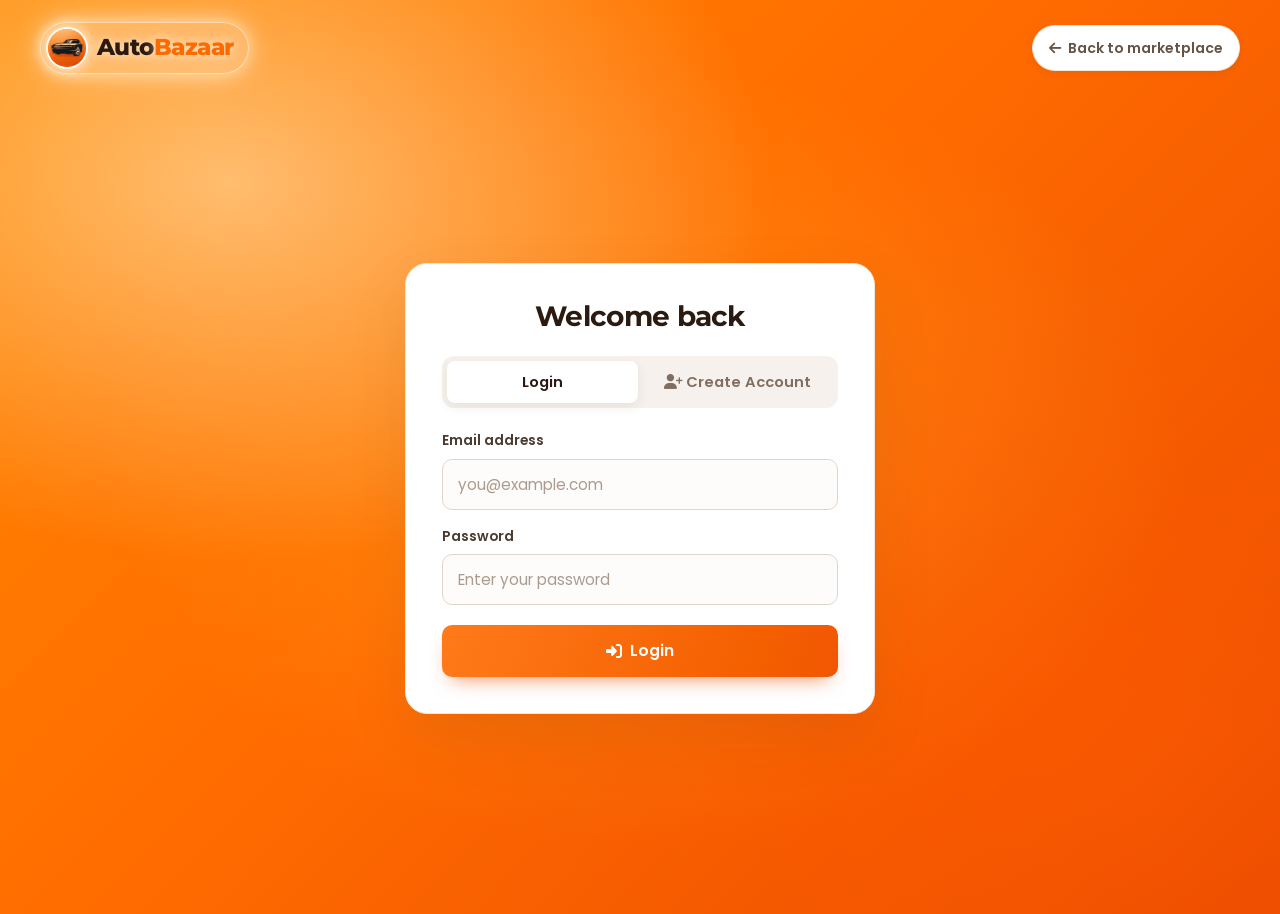
==== commit 452583e6: "place the sidebar and custmze the navabr" ====
--- a/front-end/Pages/auth.html
+++ b/front-end/Pages/auth.html
@@ -30,7 +30,7 @@
             <div class="auth-feedback" id="authFeedback" role="status" aria-live="polite" hidden></div>
             <div class="auth-tabs" role="tablist" aria-label="Account options">
                 <button class="auth-tab active" type="button" role="tab" aria-selected="true" data-tab="login">Login</button>
-                <button class="auth-tab" type="button" role="tab" aria-selected="false" data-tab="register">Create Account</button>
+                <button class="auth-tab" type="button" role="tab" aria-selected="false" data-tab="register"><i class="fas fa-user-plus" aria-hidden="true"></i> Create Account</button>
             </div>
 
             <div class="auth-form active" id="loginForm">
--- a/front-end/Styles/main.css
+++ b/front-end/Styles/main.css
@@ -139,6 +139,7 @@
 
 /* ====== NAVBAR ====== */
 .navbar {
+    --nav-ink: #6b5545;
     position: fixed;
     top: 0;
     left: 0;
@@ -154,49 +155,70 @@
 }
 
 .nav-container {
-    --nav-ink: #6b5545;
     position: relative;
+    z-index: 2;
     width: 100%;
     max-width: 1320px;
     margin: 0 auto;
-    padding: 8px 10px 8px 14px;
-    display: flex;
-    justify-content: space-between;
+    padding: 0;
+    display: flex;
+    justify-content: flex-start;
     align-items: center;
     gap: clamp(0.5rem, 1.5vw, 1.25rem);
     pointer-events: auto;
-    background: rgba(255, 255, 255, 0.72);
-    -webkit-backdrop-filter: saturate(180%) blur(18px);
-    backdrop-filter: saturate(180%) blur(18px);
-    border: 1px solid rgba(255, 255, 255, 0.8);
+    background: transparent;
+    -webkit-backdrop-filter: none;
+    backdrop-filter: none;
+    border: 0;
+    border-radius: 0;
+    box-shadow: none;
+    transition: none;
+}
+
+.nav-search.search-container {
+    flex: 1 1 auto;
+    max-width: none;
+    min-width: 0;
+    margin: 0 0 0 clamp(14px, 2vw, 28px);
+    padding: 6px;
+    grid-template-columns: minmax(0, 1.8fr) minmax(100px, 0.95fr) minmax(110px, 1fr) auto;
+    gap: 6px;
+    background: rgba(255, 255, 255, 0.94);
+    border: 1px solid rgba(255, 255, 255, 0.88);
     border-radius: 999px;
-    box-shadow:
-        0 0 0 1px rgba(43, 26, 16, 0.05),
-        0 12px 32px -12px rgba(43, 26, 16, 0.22);
-    transition: background 0.3s ease, box-shadow 0.3s ease;
-}
-
-.navbar.scrolled .nav-container {
-    background: rgba(255, 255, 255, 0.9);
-    box-shadow:
-        0 0 0 1px rgba(43, 26, 16, 0.06),
-        0 18px 40px -14px rgba(43, 26, 16, 0.3);
-}
-
-/* Scroll progress line along the bottom edge of the bar */
-.nav-container::after {
-    content: '';
-    position: absolute;
-    left: 28px;
-    right: 28px;
-    bottom: 0;
-    height: 2px;
-    border-radius: 2px;
-    background: var(--gradient-primary);
-    transform: scaleX(var(--scroll-progress, 0));
-    transform-origin: left;
-    opacity: 0.9;
-    pointer-events: none;
+    box-shadow: 0 8px 24px rgba(43, 26, 16, 0.18);
+}
+
+.nav-search .search-input,
+.nav-search .search-select {
+    width: 100%;
+    min-width: 0;
+    min-height: 42px;
+    padding: 9px 14px;
+    color: var(--secondary);
+    background: #fff4ea;
+    border: 1px solid rgba(43, 26, 16, 0.06);
+    border-radius: 999px;
+    font-size: 0.82rem;
+}
+
+.nav-search .search-input::placeholder {
+    color: #8a7463;
+    opacity: 1;
+}
+
+.nav-search .search-input:focus,
+.nav-search .search-select:focus {
+    background: #fff;
+    box-shadow: 0 0 0 3px rgba(255, 106, 0, 0.2);
+}
+
+.nav-search .search-btn {
+    min-height: 42px;
+    padding: 9px 18px;
+    border-radius: 999px;
+    font-size: 0.84rem;
+    white-space: nowrap;
 }
 
 /* Logo */
@@ -208,6 +230,12 @@
     line-height: 1;
     text-decoration: none;
     flex: 0 0 auto;
+}
+
+.hero-brand {
+    justify-content: center;
+    width: fit-content;
+    margin: 0 auto 18px;
 }
 
 .logo-icon {
@@ -238,15 +266,130 @@
     color: var(--primary);
 }
 
+.hero-brand .logo-text {
+    color: #fff;
+    text-shadow: 0 2px 6px rgba(43, 26, 16, 0.8);
+}
+
+.hero-brand .logo-highlight {
+    color: #ffbf78;
+    text-shadow: 0 2px 6px rgba(43, 26, 16, 0.8);
+}
+
 /* Menu */
 .nav-menu {
-    display: flex;
-    align-items: center;
-    margin: 0 auto;
-    padding: 4px;
-    gap: 2px;
-    background: rgba(43, 26, 16, 0.045);
-    border-radius: 999px;
+    --nav-ink: rgba(255, 247, 239, 0.9);
+    position: fixed;
+    top: 86px;
+    bottom: 14px;
+    left: 14px;
+    z-index: 2;
+    display: flex;
+    width: min(340px, calc(100vw - 28px));
+    padding: 16px 16px 14px;
+    flex-direction: column;
+    align-items: stretch;
+    gap: 0;
+    overflow-y: auto;
+    overscroll-behavior: contain;
+    background:
+        radial-gradient(240px circle at 100% 0%, rgba(255, 178, 91, 0.32), transparent 72%),
+        linear-gradient(155deg, #713916 0%, #492719 54%, #2b1a10 100%);
+    -webkit-backdrop-filter: blur(18px);
+    backdrop-filter: blur(18px);
+    border: 1px solid rgba(255, 221, 188, 0.34);
+    border-radius: 26px;
+    box-shadow: 0 28px 64px -20px rgba(43, 26, 16, 0.58);
+    opacity: 0;
+    visibility: hidden;
+    pointer-events: none;
+    transform: translateX(calc(-100% - 28px));
+    transition: opacity 0.25s ease, transform 0.25s ease, visibility 0s linear 0.25s;
+}
+
+.nav-menu.active {
+    opacity: 1;
+    visibility: visible;
+    pointer-events: auto;
+    transform: translateX(0);
+    transition: opacity 0.25s ease, transform 0.25s ease, visibility 0s;
+}
+
+.sidebar-header {
+    display: flex;
+    align-items: flex-start;
+    justify-content: space-between;
+    gap: 12px;
+    padding: 2px 2px 12px;
+}
+
+.sidebar-kicker {
+    display: block;
+    margin-bottom: 5px;
+    color: rgba(255, 214, 174, 0.88);
+    font-size: 0.68rem;
+    font-weight: 600;
+    letter-spacing: 0.14em;
+}
+
+.sidebar-heading h2 {
+    color: #fff;
+    font-family: var(--font-primary);
+    font-size: 1.6rem;
+    font-weight: 700;
+}
+
+.sidebar-heading p {
+    margin-top: 5px;
+    color: rgba(255, 240, 223, 0.78);
+    font-size: 0.82rem;
+}
+
+.sidebar-close {
+    display: inline-flex;
+    flex: 0 0 auto;
+    width: 38px;
+    height: 38px;
+    align-items: center;
+    justify-content: center;
+    color: #fff;
+    background: rgba(255, 183, 109, 0.14);
+    border: 1px solid rgba(255, 224, 193, 0.32);
+    border-radius: 50%;
+    cursor: pointer;
+    transition: background 0.2s ease, transform 0.2s ease;
+}
+
+.sidebar-close:hover {
+    background: rgba(255, 183, 109, 0.26);
+    transform: rotate(90deg);
+}
+
+.sidebar-links {
+    display: flex;
+    flex-direction: column;
+}
+
+.sidebar-link-group + .sidebar-link-group {
+    margin-top: 8px;
+    padding-top: 8px;
+    border-top: 1px solid rgba(255, 223, 194, 0.2);
+}
+
+.navbar::after {
+    content: '';
+    position: fixed;
+    inset: 0;
+    z-index: 1;
+    background: rgba(18, 18, 18, 0.35);
+    opacity: 0;
+    pointer-events: none;
+    transition: opacity 0.25s ease;
+}
+
+.navbar.menu-open::after {
+    opacity: 1;
+    pointer-events: auto;
 }
 
 .nav-link {
@@ -254,8 +397,9 @@
     display: flex;
     align-items: center;
     gap: 8px;
-    min-height: 40px;
-    padding: 8px 16px;
+    width: 100%;
+    min-height: 44px;
+    padding: 10px 14px;
     font-family: var(--font-primary);
     font-size: 0.88rem;
     font-weight: 500;
@@ -264,7 +408,7 @@
     white-space: nowrap;
     text-decoration: none;
     color: var(--nav-ink);
-    border-radius: 999px;
+    border-radius: 14px;
     transition: background 0.25s ease, color 0.25s ease, box-shadow 0.25s ease;
 }
 
@@ -280,9 +424,9 @@
 }
 
 .nav-link:hover {
-    color: var(--secondary);
-    background: #fff;
-    box-shadow: 0 2px 10px rgba(43, 26, 16, 0.08);
+    color: #fff;
+    background: rgba(255, 183, 109, 0.14);
+    box-shadow: inset 0 0 0 1px rgba(255, 224, 193, 0.16);
 }
 
 .nav-link:hover i {
@@ -292,39 +436,35 @@
 
 .nav-link.active {
     color: #fff;
-    background: var(--gradient-primary);
-    box-shadow: 0 6px 16px -4px rgba(255, 106, 0, 0.55);
+    background: linear-gradient(110deg, rgba(255, 122, 26, 0.4), rgba(255, 178, 91, 0.18));
+    box-shadow: inset 0 0 0 1px rgba(255, 218, 178, 0.38), 0 6px 18px rgba(255, 106, 0, 0.16);
 }
 
 .nav-link.active i {
     opacity: 1;
 }
 
-/* Actions */
-.nav-actions {
-    display: flex;
-    flex: 0 0 auto;
-    align-items: center;
+.sidebar-auth-actions {
+    display: grid;
     gap: 8px;
-}
-
-.nav-actions .btn {
-    min-width: 0;
+    margin-top: auto;
+    padding-top: 12px;
+    border-top: 1px solid rgba(255, 223, 194, 0.2);
+}
+
+.sidebar-auth-actions .btn {
+    width: 100%;
     min-height: 42px;
-    padding: 10px 20px;
-    gap: 8px;
-    border-radius: 999px;
-    font-size: 0.88rem;
-    font-weight: 600;
-    line-height: 1;
-    white-space: nowrap;
-}
-
-.nav-actions .btn[hidden] {
+    padding: 10px 16px;
+    border-radius: 14px;
+    font-size: 0.92rem;
+}
+
+.sidebar-auth-actions .btn[hidden] {
     display: none;
 }
 
-.nav-actions .btn i {
+.sidebar-auth-actions .btn i {
     display: inline-flex;
     align-items: center;
     justify-content: center;
@@ -333,37 +473,39 @@
     line-height: 1;
 }
 
-.nav-actions .btn-outline {
-    color: var(--secondary);
-    background: transparent;
-    border: 1.5px solid rgba(43, 26, 16, 0.14);
-}
-
-.nav-actions .btn-outline:hover {
-    color: var(--primary);
-    background: rgba(255, 106, 0, 0.06);
-    border-color: rgba(255, 106, 0, 0.45);
-}
-
-.nav-actions .btn-primary {
+.sidebar-auth-actions .btn-outline {
+    color: #fff;
+    background: rgba(255, 226, 198, 0.08);
+    border: 1px solid rgba(255, 226, 198, 0.34);
+}
+
+.sidebar-auth-actions .btn-outline:hover {
+    color: #fff;
+    background: rgba(255, 183, 109, 0.18);
+    border-color: rgba(255, 226, 198, 0.7);
+}
+
+.sidebar-auth-actions .btn-primary {
     box-shadow: 0 8px 20px -6px rgba(255, 106, 0, 0.6);
 }
 
-.nav-actions .btn-primary:hover {
+.sidebar-auth-actions .btn-primary:hover {
     transform: translateY(-1px);
     box-shadow: 0 12px 24px -6px rgba(255, 106, 0, 0.7);
 }
 
 .menu-toggle {
-    display: none;
+    display: flex;
+    flex: 0 0 auto;
     width: 42px;
     height: 42px;
     padding: 0;
     font-size: 1.1rem;
-    color: var(--secondary);
-    background: rgba(43, 26, 16, 0.06);
-    border: none;
+    color: #fff;
+    background: var(--gradient-primary);
+    border: 1px solid rgba(255, 255, 255, 0.55);
     border-radius: 50%;
+    box-shadow: 0 6px 16px rgba(43, 26, 16, 0.26);
     cursor: pointer;
     align-items: center;
     justify-content: center;
@@ -371,103 +513,17 @@
 }
 
 .menu-toggle:hover {
-    background: rgba(255, 106, 0, 0.1);
-    color: var(--primary);
+    background: var(--primary-dark);
+    color: #fff;
 }
 
 .nav-link:focus-visible,
-.nav-actions .btn:focus-visible,
+.sidebar-auth-actions .btn:focus-visible,
 .menu-toggle:focus-visible,
+.sidebar-close:focus-visible,
 .logo:focus-visible {
     outline: 2px solid var(--primary);
     outline-offset: 2px;
-}
-
-/* Tighten up before collapsing */
-@media (max-width: 1360px) {
-    .nav-link {
-        padding: 8px 12px;
-    }
-
-    .nav-link i {
-        display: none;
-    }
-
-    .nav-actions .btn {
-        padding: 10px 16px;
-    }
-}
-
-/* Collapsed (mobile / tablet) navigation */
-@media (max-width: 1180px) {
-    .nav-container {
-        border-radius: 22px;
-    }
-
-    .nav-menu {
-        position: absolute;
-        top: calc(100% + 10px);
-        left: 0;
-        right: 0;
-        margin: 0;
-        padding: 10px;
-        flex-direction: column;
-        align-items: stretch;
-        gap: 4px;
-        background: rgba(255, 255, 255, 0.97);
-        -webkit-backdrop-filter: blur(18px);
-        backdrop-filter: blur(18px);
-        border: 1px solid rgba(43, 26, 16, 0.06);
-        border-radius: 20px;
-        box-shadow: 0 24px 48px -16px rgba(43, 26, 16, 0.35);
-        max-height: calc(100vh - 110px);
-        overflow-y: auto;
-        opacity: 0;
-        visibility: hidden;
-        pointer-events: none;
-        transform: translateY(-8px) scale(0.98);
-        transform-origin: top center;
-        transition: opacity 0.25s ease, transform 0.25s ease, visibility 0s linear 0.25s;
-    }
-
-    .nav-menu.active {
-        opacity: 1;
-        visibility: visible;
-        pointer-events: auto;
-        transform: translateY(0) scale(1);
-        transition: opacity 0.25s ease, transform 0.25s ease, visibility 0s;
-    }
-
-    .nav-menu .nav-link {
-        width: 100%;
-        min-height: 48px;
-        padding: 12px 16px;
-        font-size: 0.95rem;
-        border-radius: 14px;
-    }
-
-    .nav-menu .nav-link i {
-        display: inline-flex;
-        font-size: 0.95em;
-    }
-
-    .nav-menu .nav-link:hover {
-        background: #fff7f0;
-        box-shadow: none;
-    }
-
-    .nav-menu .nav-link.active:hover {
-        background: var(--gradient-primary);
-    }
-
-    .menu-toggle {
-        display: flex;
-    }
-
-    .nav-container::after {
-        left: 22px;
-        right: 22px;
-    }
 }
 
 @media (prefers-reduced-motion: reduce) {
@@ -475,6 +531,7 @@
     .nav-container,
     .nav-link,
     .nav-menu,
+    .navbar::after,
     .logo-icon {
         transition: none;
     }
@@ -523,14 +580,6 @@
     font-size: 1.3rem;
     margin-bottom: 2.5rem;
     opacity: 0.9;
-}
-
-.hero-search {
-    background: white;
-    border-radius: var(--radius-lg);
-    padding: 1rem;
-    margin: 2rem 0;
-    box-shadow: var(--shadow-lg);
 }
 
 .search-container {
@@ -840,6 +889,312 @@
     white-space: normal;
 }
 
+.vehicle-actions .compare-toggle {
+    grid-column: 1 / -1;
+    min-height: 44px;
+    flex-direction: row;
+    gap: 0.5rem;
+}
+
+.compare-toggle.is-selected {
+    background: #fff4ea;
+    border-color: var(--primary);
+}
+
+.compare-toggle:disabled {
+    cursor: not-allowed;
+    opacity: 0.55;
+}
+
+.compare-toolbar {
+    display: flex;
+    width: min(100%, 1000px);
+    align-items: center;
+    justify-content: space-between;
+    gap: 1rem;
+    margin: 1.25rem auto 0;
+    padding: 1rem 1.25rem;
+    color: var(--secondary);
+    background: rgba(255, 255, 255, 0.58);
+    border: 1px solid rgba(43, 26, 16, 0.12);
+    border-radius: 16px;
+    box-shadow: var(--shadow-sm);
+    backdrop-filter: blur(10px);
+    -webkit-backdrop-filter: blur(10px);
+}
+
+.compare-toolbar[hidden] {
+    display: none;
+}
+
+#compareSelectionStatus {
+    min-height: 42px;
+    display: inline-flex;
+    align-items: center;
+    padding: 0.65rem 0.85rem;
+    background: transparent;
+    border-radius: 10px;
+    font-weight: 600;
+}
+
+.compare-toolbar-actions {
+    display: flex;
+    flex: 0 0 auto;
+    gap: 0.65rem;
+}
+
+.compare-toolbar .btn {
+    min-height: 42px;
+    padding: 0.65rem 1rem;
+}
+
+.compare-toolbar .btn:disabled {
+    cursor: not-allowed;
+    opacity: 0.55;
+}
+
+.compare-modal .compare-modal-content {
+    width: min(94vw, 1100px);
+    max-width: 1100px;
+    margin: 4vh auto;
+}
+
+.compare-modal .modal-body {
+    padding: clamp(1.25rem, 3vw, 2.5rem);
+}
+
+.compare-modal .close-modal {
+    z-index: 1;
+    padding: 0.25rem 0.55rem;
+    background: transparent;
+    border: 0;
+}
+
+.compare-modal-heading {
+    display: flex;
+    align-items: center;
+    justify-content: space-between;
+    gap: 1rem;
+    margin: 0 2.5rem 1.25rem 0;
+}
+
+.compare-modal-heading h2 {
+    margin: 0;
+    color: var(--secondary);
+    font-size: clamp(1.5rem, 3vw, 2rem);
+    letter-spacing: -0.03em;
+}
+
+.compare-clear-all {
+    display: inline-flex;
+    width: 40px;
+    height: 40px;
+    flex: 0 0 40px;
+    align-items: center;
+    justify-content: center;
+    color: #825b4a;
+    background: #fff1e5;
+    border: 0;
+    border-radius: 50%;
+    cursor: pointer;
+    transition: color 0.2s ease, background 0.2s ease, transform 0.2s ease;
+}
+
+.compare-clear-all:hover {
+    color: #fff;
+    background: #d64545;
+    transform: translateY(-1px);
+}
+
+.compare-clear-all:focus-visible {
+    outline: 2px solid var(--primary);
+    outline-offset: 2px;
+}
+
+.compare-add-controls {
+    display: grid;
+    grid-template-columns: auto minmax(0, 1fr);
+    align-items: center;
+    gap: 1rem;
+    margin-bottom: 1.25rem;
+    padding: 1rem;
+    background: #fff7f0;
+    border: 1px solid rgba(43, 26, 16, 0.08);
+    border-radius: 14px;
+}
+
+.compare-add-controls[hidden] {
+    display: none;
+}
+
+.compare-add-controls label {
+    color: var(--secondary);
+    font-weight: 600;
+}
+
+.compare-add-actions {
+    display: flex;
+    min-width: 0;
+    gap: 0.65rem;
+}
+
+.compare-add-actions select {
+    flex: 1 1 auto;
+    min-width: 0;
+    min-height: 42px;
+    padding: 0.6rem 0.8rem;
+    color: var(--secondary);
+    background: #fff;
+    border: 1px solid rgba(43, 26, 16, 0.18);
+    border-radius: 10px;
+    font: inherit;
+}
+
+.compare-add-actions .btn {
+    flex: 0 0 auto;
+    min-height: 42px;
+    padding: 0.6rem 0.9rem;
+    white-space: nowrap;
+}
+
+.compare-add-actions .btn:disabled {
+    cursor: not-allowed;
+    opacity: 0.55;
+}
+
+.compare-table-wrap {
+    overflow-x: auto;
+    border: 1px solid rgba(43, 26, 16, 0.1);
+    border-radius: 14px;
+    background: #fff;
+}
+
+.compare-table {
+    width: 100%;
+    border-collapse: collapse;
+    text-align: left;
+}
+
+.compare-table th,
+.compare-table td {
+    min-width: 170px;
+    padding: 1rem;
+    border-bottom: 1px solid rgba(43, 26, 16, 0.08);
+}
+
+.compare-table thead th {
+    color: var(--secondary);
+    background: linear-gradient(180deg, #fff7f0, #fff);
+    vertical-align: top;
+}
+
+.compare-table thead th:first-child {
+    min-width: 125px;
+}
+
+.compare-vehicle-heading {
+    position: relative;
+    display: flex;
+    min-width: 180px;
+    flex-direction: column;
+    gap: 0.75rem;
+}
+
+.compare-remove-btn {
+    position: absolute;
+    top: 0.5rem;
+    right: 0.5rem;
+    z-index: 1;
+    display: inline-flex;
+    width: 32px;
+    height: 32px;
+    align-items: center;
+    justify-content: center;
+    padding: 0;
+    color: #5d4739;
+    background: rgba(255, 255, 255, 0.95);
+    border: 0;
+    border-radius: 50%;
+    box-shadow: 0 2px 8px rgba(35, 19, 9, 0.2);
+    cursor: pointer;
+    transition: color 0.2s ease, background 0.2s ease, transform 0.2s ease;
+}
+
+.compare-remove-btn:hover {
+    color: #fff;
+    background: #d64545;
+    transform: scale(1.08);
+}
+
+.compare-remove-btn:focus-visible {
+    outline: 2px solid var(--primary);
+    outline-offset: 2px;
+}
+
+.compare-vehicle-image {
+    display: block;
+    width: 100%;
+    height: 128px;
+    object-fit: cover;
+    background: #fff1e5;
+    border-radius: 12px;
+}
+
+.compare-vehicle-info {
+    display: flex;
+    align-items: flex-start;
+    flex-direction: column;
+    gap: 0.4rem;
+}
+
+.compare-vehicle-name {
+    color: var(--secondary);
+    font-size: 1rem;
+    font-weight: 700;
+    line-height: 1.35;
+}
+
+.compare-vehicle-type {
+    padding: 0.25rem 0.6rem;
+    color: #8a4b1f;
+    font-size: 0.75rem;
+    font-weight: 600;
+    background: #fff0e2;
+    border-radius: 999px;
+}
+
+.compare-table tbody th {
+    color: var(--secondary);
+    font-weight: 600;
+}
+
+.compare-table tbody td {
+    color: var(--gray);
+}
+
+.compare-table .compare-empty-state {
+    padding: 2rem 1.25rem;
+    color: rgba(120, 105, 94, 0.35);
+    font-weight: 600;
+    text-align: center;
+    background: rgba(255, 250, 246, 0.55);
+}
+
+.compare-table tbody tr:nth-child(even) {
+    background: #fffaf6;
+}
+
+.compare-table tbody tr:first-child td {
+    color: var(--primary);
+    font-size: 1.05rem;
+    font-weight: 700;
+}
+
+.compare-table tbody tr:last-child th,
+.compare-table tbody tr:last-child td {
+    border-bottom: 0;
+}
+
 /* ====== STEPS SECTION ====== */
 .steps-section {
     background: var(--gradient-dark);
@@ -1478,13 +1833,11 @@
 /* Hero */
 .hero-section { padding: 140px 0 90px; }
 .hero-title { font-size: clamp(2.5rem, 6vw, 4.5rem); letter-spacing: -0.03em; }
-.hero-subtitle { font-size: clamp(1.05rem, 2vw, 1.3rem); color: rgba(255, 255, 255, 0.85); opacity: 1; }
-.hero-search {
-    padding: 0.75rem;
-    border-radius: 22px;
-    background: rgba(255, 255, 255, 0.96);
-    border: 1px solid rgba(255, 255, 255, 0.6);
-    box-shadow: 0 30px 60px -20px rgba(0, 0, 0, 0.55);
+.hero-subtitle {
+    margin-bottom: 1.25rem;
+    font-size: clamp(1.05rem, 2vw, 1.3rem);
+    color: rgba(255, 255, 255, 0.85);
+    opacity: 1;
 }
 .search-container { gap: 0.6rem; }
 .search-input, .search-select {
@@ -1495,7 +1848,7 @@
 }
 .search-input:focus, .search-select:focus { background: #fff; box-shadow: 0 0 0 3px rgba(255, 106, 0, 0.25); }
 .search-btn { border-radius: 14px; box-shadow: 0 10px 22px -8px rgba(255, 106, 0, 0.65); }
-.hero-stats { gap: 1rem; margin-top: 2.5rem; }
+.hero-stats { gap: 1rem; margin-top: 1.75rem; }
 .stat-item {
     flex: 0 1 190px;
     padding: 1rem 1.25rem;
@@ -1806,7 +2159,7 @@
 .sell-content { background: linear-gradient(135deg, #ffffff 0%, #fff7f0 100%); }
 .sell-features i { color: var(--primary); }
 .testimonial-card::before { color: rgba(255, 106, 0, 0.16); }
-.nav-menu .nav-link:hover { background: #fff4ea; }
+.nav-menu .nav-link:hover:not(.active) { background: rgba(255, 183, 109, 0.14); }
 .footer { background: #231309; }
 .footer .logo-highlight, .footer-section ul li a:hover { color: #ffa24d; }
 
@@ -1910,7 +2263,6 @@
 .btn-secondary { background: linear-gradient(135deg, #1b1038, #3a1c5c); }
 .btn-secondary:hover { background: linear-gradient(135deg, #2a1857, #55287f); }
 .back-to-top { background: var(--grad-sunset); }
-.nav-container::after { background: linear-gradient(90deg, #ffb347, #ff6a00, #f0412a); }
 .section-title::after { background: var(--grad-sunset); }
 
 /* Hero: midnight to ember with a sunset glow at the horizon */
@@ -2042,6 +2394,24 @@
 }
 
 /* ====== RESPONSIVE ====== */
+@media (max-width: 1100px) {
+    .nav-container {
+        flex-wrap: wrap;
+    }
+
+    .nav-search.search-container {
+        order: 1;
+        flex: 1 0 100%;
+        max-width: none;
+        margin: 4px 0 0;
+        border-radius: 18px;
+    }
+
+    .auth-notice {
+        top: 128px;
+    }
+}
+
 @media (max-width: 992px) {
     .hero-title {
         font-size: 3rem;
@@ -2092,6 +2462,10 @@
         font-size: 1.1rem;
     }
 
+    .hero-section {
+        padding-top: 230px;
+    }
+
     .logo-text {
         font-size: 1.2rem;
     }
@@ -2100,27 +2474,35 @@
         gap: 0.5rem;
     }
 
-    .nav-actions {
-        gap: 0.35rem;
-    }
-
-    .nav-actions .btn {
-        width: 40px;
-        min-width: 40px;
-        height: 40px;
-        padding: 8px;
-        font-size: 0;
+    .nav-search.search-container {
+        grid-template-columns: minmax(0, 1fr) minmax(0, 1fr);
+        gap: 6px;
+        padding: 7px;
+        border-radius: 16px;
+    }
+
+    .nav-search .search-input,
+    .nav-search .search-btn {
+        grid-column: 1 / -1;
+    }
+
+    .nav-search .search-input,
+    .nav-search .search-select {
+        min-height: 40px;
+        padding: 8px 10px;
+        font-size: 0.8rem;
+    }
+
+    .nav-search .search-btn {
+        min-height: 40px;
+        padding: 8px 14px;
     }
 
     .auth-notice {
-        top: 84px;
+        top: 230px;
         right: 15px;
         left: 15px;
         max-width: none;
-    }
-
-    .nav-actions .btn i {
-        font-size: 1rem;
     }
 
     .menu-toggle {
@@ -2147,6 +2529,48 @@
 /* ====== UTILITY CLASSES ====== */
 .text-center {
     text-align: center;
+}
+
+@media (max-width: 600px) {
+    .compare-toolbar {
+        align-items: stretch;
+        flex-direction: column;
+    }
+
+    .compare-toolbar-actions {
+        flex-wrap: wrap;
+    }
+
+    .compare-toolbar-actions .btn {
+        flex: 1 1 145px;
+    }
+
+    .compare-modal .compare-modal-content {
+        width: 96%;
+        max-width: none;
+        margin: 3vh auto;
+    }
+
+    .compare-add-controls {
+        grid-template-columns: 1fr;
+        gap: 0.55rem;
+    }
+
+    .compare-add-actions {
+        flex-wrap: wrap;
+    }
+
+    .compare-add-actions select {
+        flex-basis: 100%;
+    }
+
+    .compare-table {
+        min-width: 700px;
+    }
+
+    .compare-vehicle-image {
+        height: 108px;
+    }
 }
 
 .mt-1 { margin-top: 1rem; }
--- a/front-end/Styles/auth-page.css
+++ b/front-end/Styles/auth-page.css
@@ -1,220 +1,241 @@
-/* ====== AUTH PAGE: ORANGE GRADING + BIKE BACKGROUND ====== */
-/* Relies on the tokens in main.css (--grad-sunset, --gradient-primary, ...) */
+/* ====== AUTH PAGE ====== */
 
 .auth-page {
     min-height: 100vh;
-    color: #fff;
+    color: var(--secondary);
     background:
-        radial-gradient(520px 380px at 50% 45%, rgba(255, 255, 255, 0.2), transparent 70%),
-        radial-gradient(900px 420px at 50% 115%, rgba(255, 106, 0, 0.55), transparent 65%),
-        linear-gradient(180deg, rgba(20, 10, 40, 0.8) 0%, rgba(110, 40, 25, 0.5) 55%, rgba(20, 10, 40, 0.92) 100%),
-        url('../Assets/Images/sellimage.jpg') center / cover no-repeat fixed,
-        #1b1038;
-}
-
-/* Header */
+        radial-gradient(ellipse at 18% 20%, rgba(255, 235, 190, 0.58), transparent 34rem),
+        radial-gradient(ellipse at 82% 78%, rgba(255, 91, 0, 0.55), transparent 38rem),
+        radial-gradient(ellipse at 50% 50%, rgba(255, 165, 35, 0.5), transparent 60%),
+        linear-gradient(135deg, #ff8a00 0%, #ff6a00 48%, #e94b00 100%);
+}
+
 .auth-header {
     display: flex;
     width: min(100% - 3rem, 1200px);
     align-items: center;
     justify-content: space-between;
     margin: 0 auto;
-    padding: 1.25rem 0;
+    padding: 1.35rem 0;
 }
 
 .auth-brand {
     display: inline-flex;
     align-items: center;
     gap: 0.65rem;
-    color: #fff;
+    padding: 0.4rem 0.9rem 0.4rem 0.45rem;
+    color: var(--secondary);
     font-family: var(--font-secondary);
-    font-size: 1.5rem;
+    font-size: 1.45rem;
     font-weight: 800;
     letter-spacing: -0.02em;
     text-decoration: none;
+    background: rgba(255, 255, 255, 0.2);
+    border: 1px solid rgba(255, 255, 255, 0.48);
+    border-radius: 999px;
+    box-shadow: 0 0 18px rgba(255, 247, 218, 0.65), 0 0 34px rgba(255, 255, 255, 0.28);
+    text-shadow: 0 0 12px rgba(255, 255, 255, 0.8);
+    transition: box-shadow 0.2s ease, transform 0.2s ease;
+}
+
+.auth-brand:hover {
+    transform: translateY(-1px);
+    box-shadow: 0 0 22px rgba(255, 247, 218, 0.85), 0 0 42px rgba(255, 255, 255, 0.38);
 }
 
 .auth-brand-icon {
     display: block;
-    flex: 0 0 38px;
     width: 38px;
     height: 38px;
     object-fit: cover;
     border-radius: 50%;
-    box-shadow: 0 4px 12px rgba(0, 0, 0, 0.3);
-}
-
-.auth-brand span span { color: #ffa24d; }
+    box-shadow: 0 0 0 2px rgba(255, 255, 255, 0.9), 0 0 14px 4px rgba(255, 255, 255, 0.72);
+}
+
+.auth-brand span span { color: var(--primary); }
 
 .auth-back {
-    padding: 0.55rem 1rem;
-    color: #fff;
+    display: inline-flex;
+    align-items: center;
+    min-height: 42px;
+    padding: 0.65rem 1rem;
+    color: #655344;
     font-size: 0.88rem;
-    font-weight: 500;
+    font-weight: 600;
     text-decoration: none;
-    background: rgba(255, 255, 255, 0.12);
-    border: 1px solid rgba(255, 255, 255, 0.25);
+    background: #fff;
+    border: 1px solid #eee4da;
     border-radius: 999px;
-    -webkit-backdrop-filter: blur(10px);
-    backdrop-filter: blur(10px);
-    transition: background 0.25s ease, border-color 0.25s ease;
+    box-shadow: var(--shadow-sm);
+    transition: 0.2s ease;
 }
 
 .auth-back:hover {
-    background: var(--gradient-primary);
-    border-color: transparent;
-}
-
-.auth-back i { margin-right: 0.4rem; }
-
-/* Layout */
+    color: var(--primary-dark);
+    border-color: #ffd2b2;
+    transform: translateY(-1px);
+}
+
+.auth-back i { margin-right: 0.45rem; }
+
 .auth-layout {
     display: grid;
-    width: min(100% - 2rem, 640px);
-    min-height: calc(100vh - 76px);
+    width: min(100% - 2rem, 620px);
+    min-height: calc(100vh - 82px);
     align-items: center;
     justify-items: center;
     margin: 0 auto;
-    padding: 0 0 2rem;
-}
-
-/* Card */
+    padding: 1rem 0 3rem;
+}
+
 .auth-card {
-    position: relative;
-    justify-self: center;
     width: 100%;
-    max-width: 620px;
-    padding: 2.5rem;
+    max-width: 470px;
+    padding: 2.25rem;
     overflow: hidden;
     color: var(--secondary);
-    background: rgba(255, 255, 255, 0.96);
-    border: 1px solid #fff;
-    border-radius: 24px;
-    box-shadow: 0 0 0 6px rgba(255, 255, 255, 0.18), 0 30px 70px -20px rgba(0, 0, 0, 0.65), 0 0 60px -10px rgba(255, 106, 0, 0.35);
-    -webkit-backdrop-filter: blur(14px);
-    backdrop-filter: blur(14px);
-    transition: max-width 0.3s ease, padding 0.3s ease;
-}
-
-.auth-card::before {
-    content: '';
-    position: absolute;
-    top: 0;
-    left: 0;
-    right: 0;
-    height: 5px;
-    background: var(--grad-sunset);
+    background: #fff;
+    border: 1px solid #eee7df;
+    border-radius: 22px;
+    box-shadow: 0 24px 60px rgba(76, 48, 26, 0.10);
+    transition: max-width 0.25s ease;
 }
 
 .auth-card.register-mode {
     max-width: 620px;
-    padding: 2.5rem;
 }
 
 .auth-card-heading {
-    margin-bottom: 1.25rem;
+    margin-bottom: 1.35rem;
     text-align: center;
 }
 
 .auth-card-heading h2 {
     color: var(--secondary);
-    font-size: 1.9rem;
-    letter-spacing: -0.02em;
-}
-
-/* Tabs */
+    font-size: 1.75rem;
+    letter-spacing: -0.025em;
+}
+
+.auth-card-heading p {
+    margin-top: 0.45rem;
+    color: #8a7463;
+    font-size: 0.92rem;
+}
+
 .auth-card .auth-tabs {
-    margin-bottom: 1.25rem;
-    padding: 4px;
-    gap: 4px;
-    background: #fff4ea;
+    margin-bottom: 1.35rem;
+    padding: 5px;
+    gap: 5px;
+    background: #f6f1ec;
     border: none;
-    border-radius: 14px;
+    border-radius: 12px;
 }
 
 .auth-card .auth-tab {
-    padding: 0.7rem 0.5rem;
-    color: #755f4e;
-    font-size: 0.95rem;
-    border-radius: 10px;
+    padding: 0.68rem 0.5rem;
+    color: #806f60;
+    font-size: 0.92rem;
+    border-radius: 8px;
 }
 
 .auth-card .auth-tab:hover { color: var(--primary-dark); }
 
 .auth-card .auth-tab.active {
-    color: #fff;
-    background: var(--gradient-primary);
-    box-shadow: 0 8px 18px -6px rgba(230, 81, 0, 0.55);
+    color: var(--secondary);
+    background: #fff;
+    box-shadow: 0 4px 12px rgba(70, 43, 22, 0.08);
 }
 
 .auth-card .auth-tab.active::after { display: none; }
 
-/* Fields */
+.auth-card .form-group {
+    margin-bottom: 1rem;
+}
+
 .auth-card .form-group label {
     display: block;
-    margin-bottom: 0.4rem;
-    color: var(--secondary);
-    font-size: 0.88rem;
+    margin-bottom: 0.42rem;
+    color: #4b3a2e;
+    font-size: 0.86rem;
     font-weight: 600;
 }
 
 .auth-card .form-group input,
 .auth-card .form-group select,
 .auth-card .form-group textarea {
-    background: #fff7f0;
-    color: var(--secondary);
-    border: 1.5px solid #ffe0c7;
-    border-radius: 12px;
-}
-
-.auth-card .form-group input,
-.auth-card .form-group select,
-.auth-card .form-group textarea {
-    min-height: 52px;
-    padding: 14px 16px;
+    min-height: 50px;
+    padding: 13px 15px;
+    background: #fdfcfb;
+    color: var(--secondary);
+    border: 1px solid #dfd5cb;
+    border-radius: 10px;
 }
 
 .auth-card .form-group input::placeholder,
-.auth-card .form-group textarea::placeholder { color: #b39a86; }
+.auth-card .form-group textarea::placeholder { color: #ab9b8e; }
 
 .auth-card .form-group input:focus,
 .auth-card .form-group select:focus,
 .auth-card .form-group textarea:focus {
     background: #fff;
     border-color: var(--primary);
-    box-shadow: 0 0 0 3px rgba(255, 106, 0, 0.2);
-}
-
-/* Submit */
+    box-shadow: 0 0 0 3px rgba(255, 106, 0, 0.11);
+}
+
+.auth-feedback {
+    border-radius: 10px;
+}
+
 .auth-submit {
     width: 100%;
-    min-height: 54px;
-    font-size: 1.05rem;
+    min-height: 52px;
+    margin-top: 0.25rem;
+    font-size: 0.98rem;
     justify-content: center;
-    margin-top: 0.35rem;
-    border-radius: 12px;
-    box-shadow: 0 12px 26px -8px rgba(230, 81, 0, 0.6);
-}
-
-
-
-/* Responsive */
-@media (max-width: 768px) {
-    .auth-page { background-attachment: scroll; }
+    border-radius: 10px;
+    box-shadow: 0 10px 20px -10px rgba(230, 81, 0, 0.75);
 }
 
 @media (max-width: 576px) {
-    .auth-header { width: calc(100% - 2rem); }
-    .auth-brand { font-size: 1.3rem; }
-    .auth-back { font-size: 0.8rem; padding: 0.45rem 0.85rem; }
+    .auth-header {
+        width: calc(100% - 2rem);
+        padding: 1rem 0;
+    }
+
+    .auth-brand { font-size: 1.25rem; }
+    .auth-brand-icon { width: 34px; height: 34px; }
+    .auth-back {
+        min-height: 38px;
+        padding: 0.5rem 0.7rem;
+        font-size: 0.78rem;
+    }
+
+    .auth-layout {
+        width: calc(100% - 1.5rem);
+        min-height: calc(100vh - 70px);
+        align-items: start;
+        padding-top: 1.25rem;
+    }
 
     .auth-card,
-    .auth-card.register-mode { padding: 1.5rem; }
-
-    .auth-card-heading h2 { font-size: 1.35rem; }
+    .auth-card.register-mode {
+        max-width: 100%;
+        padding: 1.35rem;
+        border-radius: 16px;
+    }
+
+    .auth-card-heading h2 { font-size: 1.4rem; }
+    .auth-card-heading p { font-size: 0.84rem; }
     .auth-card .form-row { grid-template-columns: 1fr; gap: 0; }
 }
 
 @media (prefers-reduced-motion: reduce) {
-    .auth-card, .auth-back { transition: none; }
+    .auth-card,
+    .auth-back,
+    .auth-card .auth-tab,
+    .auth-card .form-group input,
+    .auth-card .form-group select,
+    .auth-card .form-group textarea {
+        transition: none;
+    }
 }
